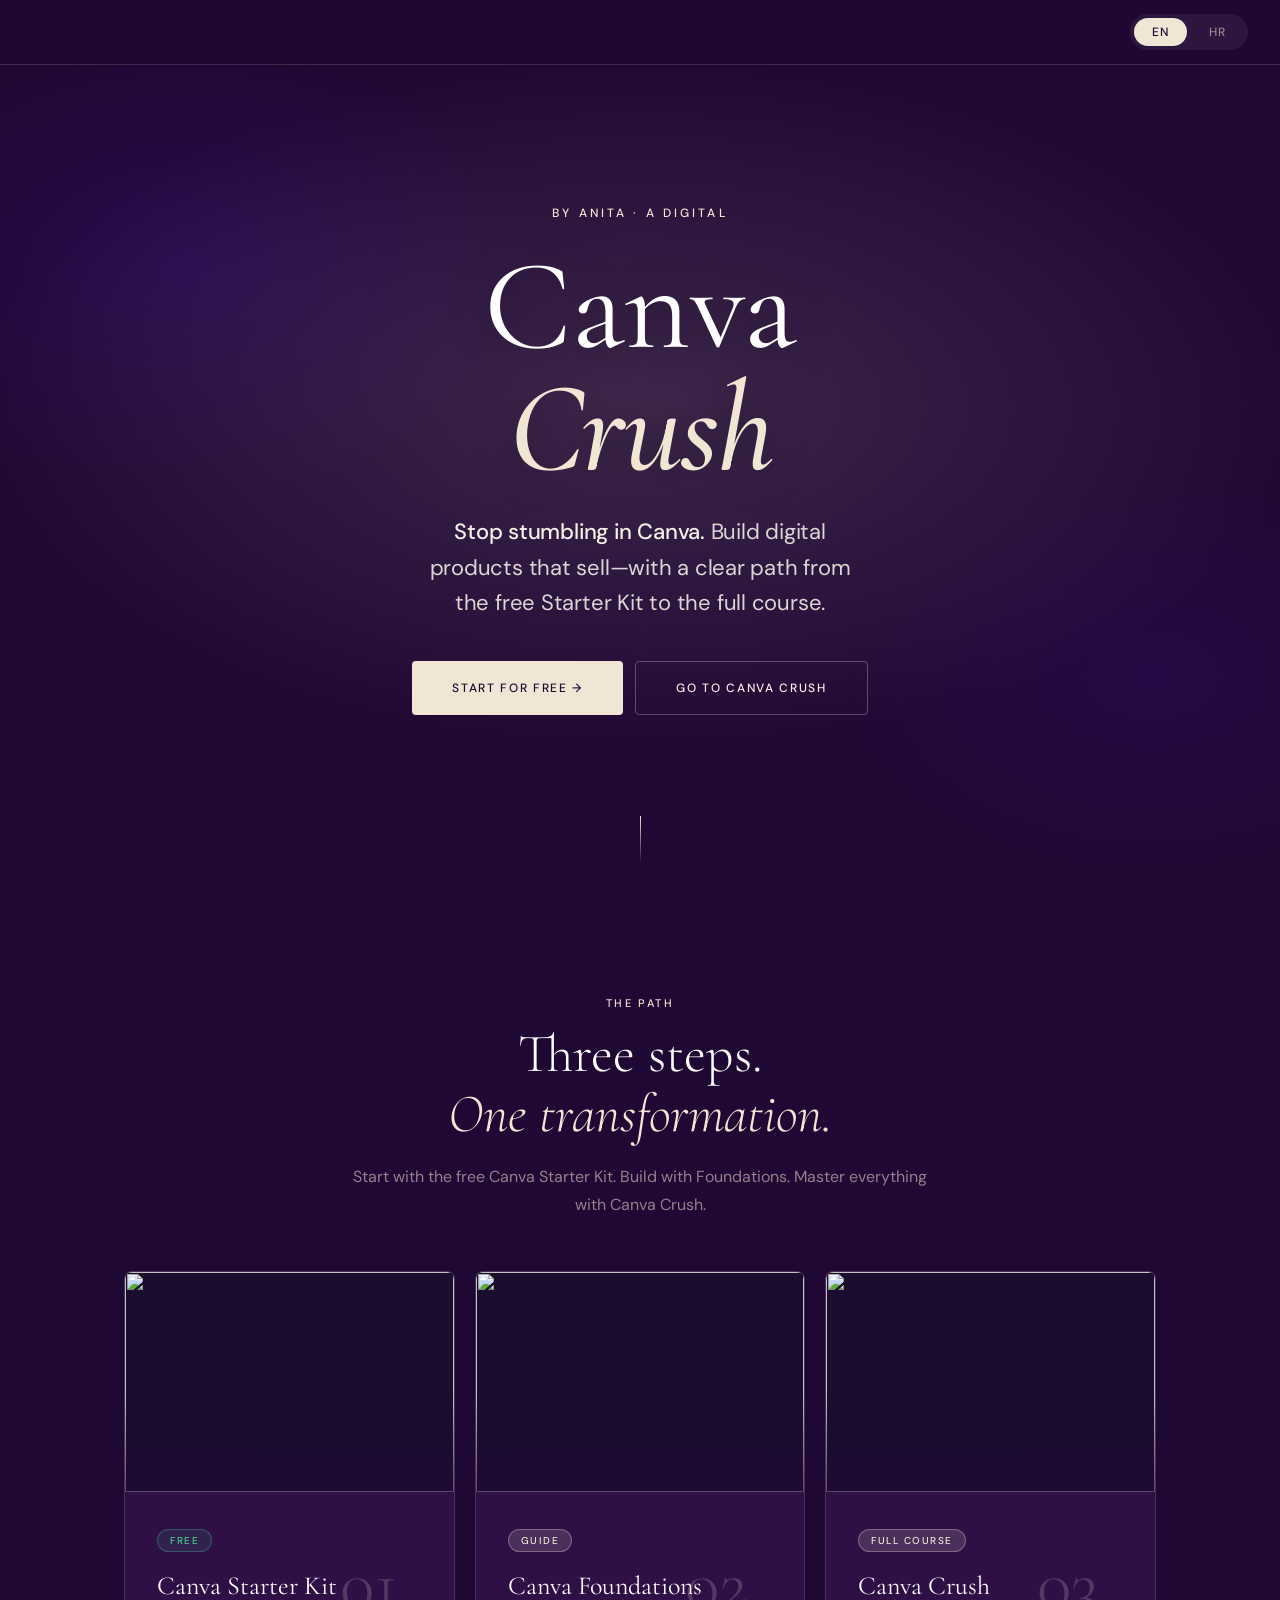
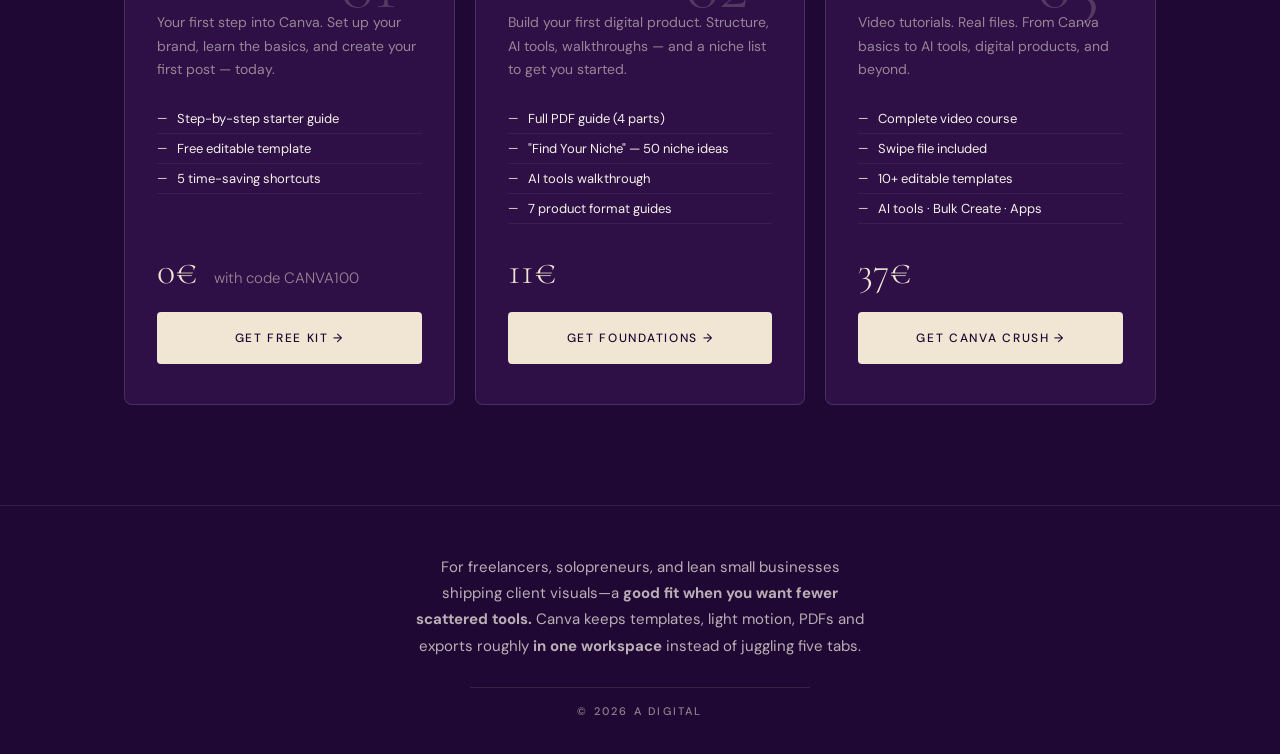
==== canva-crush/index.html @ 4336978f "Create index.html" ====
<!DOCTYPE html>
<html lang="en">
<head>
<meta charset="UTF-8">
<meta name="viewport" content="width=device-width, initial-scale=1.0">
<title>Canva Crush — A Digital by Anita</title>
<meta name="description" content="Sell digital products with Canva: free Starter Kit → Foundations PDF → Canva Crush video course. Templates, branding & AI for freelancers & small businesses—everything in Canva design.">
<meta name="keywords" content="Canva, Canva tečaj, digitalni proizvod, Gumroad predložak, freelancer, mali biznis, Canva Starter Kit, Canva Foundations, Canva Crush, AI dizajn">
<meta property="og:type" content="website">
<meta property="og:title" content="Canva Crush — templates, course &amp; Starter Kit · A Digital by Anita">
<meta property="og:description" content="Free Canva Starter Kit plus Foundations PDF and Canva Crush course: templates, branding and AI workflows to sell digital products. For freelancers and small businesses.">
<meta name="twitter:card" content="summary_large_image">
<meta name="twitter:title" content="Canva Crush — A Digital by Anita">
<meta name="twitter:description" content="Canva Starter Kit → Foundations PDF → video course for digital products and design—freelancers and small business.">
<link href="https://fonts.googleapis.com/css2?family=Cormorant+Garamond:ital,wght@0,300;0,400;0,600;1,300;1,400&family=DM%20Sans:wght@300;400;500&display=swap" rel="stylesheet">
<style>
  :root {
    --deep: #200834;
    --purple: #2e1047;
    --gold: #f0e6d3;
    --gold-light: #e8ddd0;
    --cream: #f5f0e8;
    --white: #ffffff;
    --text-muted: rgba(240,230,211,0.55);
  }

  * { margin: 0; padding: 0; box-sizing: border-box; }

  html { scroll-behavior: smooth; }

  body {
    font-family: 'DM Sans', sans-serif;
    background: var(--deep);
    color: var(--cream);
    overflow-x: hidden;
  }

  a:focus-visible {
    outline: 2px solid var(--gold);
    outline-offset: 3px;
  }

  .visually-hidden {
    position: absolute;
    width: 1px;
    height: 1px;
    padding: 0;
    margin: -1px;
    overflow: hidden;
    clip: rect(0,0,0,0);
    white-space: nowrap;
    border: 0;
  }

  /* LANGUAGE SWITCHER */
  .lang-bar {
    position: fixed;
    top: 0; left: 0; right: 0;
    z-index: 100;
    display: flex;
    justify-content: flex-end;
    align-items: center;
    padding: 14px 32px;
    background: rgba(32,8,52,0.92);
    backdrop-filter: blur(12px);
    border-bottom: 1px solid rgba(240,230,211,0.15);
  }

  .lang-toggle {
    display: flex;
    gap: 4px;
    background: rgba(255,255,255,0.06);
    border-radius: 100px;
    padding: 4px;
  }

  .lang-btn {
    padding: 6px 18px;
    border: none;
    border-radius: 100px;
    font-family: 'DM Sans', sans-serif;
    font-size: 12px;
    font-weight: 500;
    letter-spacing: 0.08em;
    cursor: pointer;
    transition: all 0.25s ease;
    background: transparent;
    color: var(--text-muted);
  }

  .lang-btn.active {
    background: var(--gold);
    color: var(--deep);
  }

  /* HERO */
  .hero {
    min-height: 100vh;
    display: grid;
    grid-template-columns: 1fr min(780px, 94vw) 1fr;
    align-items: center;
    padding: 120px 24px 100px;
    position: relative;
    overflow: hidden;
  }

  .hero::before {
    content: '';
    position: absolute;
    inset: 0;
    background:
      radial-gradient(ellipse 95% 70% at 50% 45%, rgba(240,230,211,0.14) 0%, transparent 55%),
      radial-gradient(ellipse 55% 50% at 15% 30%, rgba(73,16,188,0.18) 0%, transparent 50%),
      radial-gradient(ellipse 50% 45% at 90% 75%, rgba(73,16,188,0.12) 0%, transparent 50%);
    pointer-events: none;
  }

  .hero-inner {
    grid-column: 2;
    text-align: center;
    position: relative;
    z-index: 1;
    max-width: 720px;
    margin: 0 auto;
  }

  .hero-eyebrow {
    font-family: 'DM Sans', sans-serif;
    font-size: 12px;
    font-weight: 500;
    letter-spacing: 0.26em;
    text-transform: uppercase;
    color: var(--gold);
    margin-bottom: 28px;
    opacity: 0;
    animation: fadeUp 0.7s ease 0.1s forwards;
  }

  .hero-title-main {
    font-family: 'Cormorant Garamond', serif;
    font-weight: 400;
    line-height: 0.9;
    letter-spacing: -0.03em;
    color: var(--white);
    margin: 0 0 4px;
    opacity: 0;
    animation: fadeUp 0.7s ease 0.22s forwards;
    text-wrap: balance;
    text-shadow: 0 4px 40px rgba(0,0,0,0.35);
  }

  .hero-title-line {
    display: block;
    font-size: clamp(52px, 11.5vw, 128px);
  }

  .hero-title-main .hero-title-accent {
    display: block;
    margin-top: 0.05em;
  }

  .hero-title-main .hero-title-accent em {
    font-style: italic;
    color: var(--gold);
    font-weight: 500;
    letter-spacing: -0.02em;
  }

  .hero-subtitle {
    font-family: 'DM Sans', sans-serif;
    font-size: clamp(17px, 2.65vw, 22px);
    font-weight: 400;
    font-style: normal;
    color: rgba(245,240,232,0.88);
    margin-top: 28px;
    margin-bottom: 40px;
    max-width: 580px;
    margin-left: auto;
    margin-right: auto;
    line-height: 1.62;
    letter-spacing: -0.01em;
    opacity: 0;
    animation: fadeUp 0.7s ease 0.38s forwards;
    text-wrap: balance;
  }

  .hero-subtitle-strong {
    color: var(--cream);
    font-weight: 500;
  }

  .hero-cta {
    display: flex;
    flex-wrap: wrap;
    justify-content: center;
    gap: 12px;
    opacity: 0;
    animation: fadeUp 0.7s ease 0.5s forwards;
  }

  .btn-primary {
    display: inline-flex;
    align-items: center;
    justify-content: center;
    padding: 18px 40px;
    background: var(--gold);
    color: var(--deep);
    font-family: 'DM Sans', sans-serif;
    font-size: 12px;
    font-weight: 500;
    letter-spacing: 0.14em;
    text-transform: uppercase;
    text-decoration: none;
    border-radius: 4px;
    transition: transform 0.25s ease, box-shadow 0.25s ease;
    position: relative;
    overflow: hidden;
    border: none;
    cursor: pointer;
  }

  .btn-primary::after {
    content: '';
    position: absolute;
    inset: 0;
    background: rgba(255,255,255,0.12);
    opacity: 0;
    transition: opacity 0.2s;
  }

  .btn-primary:hover::after { opacity: 1; }
  .btn-primary:hover { transform: translateY(-2px); box-shadow: 0 8px 30px rgba(240,230,211,0.35); }

  .btn-secondary {
    display: inline-flex;
    align-items: center;
    justify-content: center;
    padding: 18px 40px;
    background: transparent;
    color: var(--cream);
    font-family: 'DM Sans', sans-serif;
    font-size: 12px;
    font-weight: 500;
    letter-spacing: 0.14em;
    text-transform: uppercase;
    text-decoration: none;
    border-radius: 4px;
    border: 1px solid rgba(245,240,232,0.28);
    transition: transform 0.25s ease, border-color 0.25s ease, color 0.25s ease;
  }

  .btn-secondary:hover {
    border-color: var(--gold);
    color: var(--gold);
    transform: translateY(-2px);
  }

  .btn-block {
    display: block;
    text-align: center;
    width: 100%;
  }

  .hero-scroll {
    position: absolute;
    bottom: 36px;
    left: 50%;
    transform: translateX(-50%);
    display: flex;
    flex-direction: column;
    align-items: center;
    gap: 8px;
    opacity: 0;
    animation: fadeUp 0.7s ease 0.8s forwards;
  }

  .scroll-line {
    width: 1px;
    height: 48px;
    background: linear-gradient(to bottom, var(--gold), transparent);
    animation: scrollPulse 2s ease infinite;
  }

  /* DIVIDER */
  .gold-divider {
    width: 60px;
    height: 1px;
    background: var(--gold);
    margin: 0 auto 40px;
    opacity: 0.6;
  }

  /* SECTION STYLES */
  section {
    padding: 96px 24px 100px;
    max-width: 1080px;
    margin: 0 auto;
  }

  .section-eyebrow {
    font-size: 11px;
    font-weight: 500;
    letter-spacing: 0.22em;
    text-transform: uppercase;
    color: var(--gold);
    text-align: center;
    margin-bottom: 14px;
  }

  .section-title {
    font-family: 'Cormorant Garamond', serif;
    font-size: clamp(34px, 4.8vw, 54px);
    font-weight: 300;
    line-height: 1.12;
    text-align: center;
    color: var(--white);
    margin-bottom: 18px;
  }

  .section-title em {
    font-style: italic;
    color: var(--gold);
  }

  .section-desc {
    font-size: 16px;
    line-height: 1.75;
    color: var(--text-muted);
    text-align: center;
    max-width: 580px;
    margin: 0 auto 52px;
  }

  /* FUNNEL STEPS */
  .funnel-steps {
    display: grid;
    grid-template-columns: repeat(auto-fit, minmax(300px, 1fr));
    gap: 20px;
    margin-bottom: 0;
    align-items: stretch;
  }

  .step-card {
    background: var(--purple);
    border-radius: 8px;
    border: 1px solid rgba(240,230,211,0.14);
    overflow: hidden;
    display: flex;
    flex-direction: column;
    transition: border-color 0.3s ease, box-shadow 0.35s ease, transform 0.3s ease;
  }

  .step-card:hover {
    border-color: rgba(240,230,211,0.35);
    box-shadow: 0 24px 60px rgba(0,0,0,0.28);
    transform: translateY(-3px);
  }

  .step-cover-link {
    display: block;
    position: relative;
    overflow: hidden;
    background: #1a0d2e;
    flex-shrink: 0;
  }

  .step-cover-link::after {
    content: '';
    position: absolute;
    inset: 0;
    background: linear-gradient(180deg, transparent 55%, rgba(32,8,52,0.65) 100%);
    pointer-events: none;
  }

  .step-cover-img {
    width: 100%;
    height: 220px;
    object-fit: cover;
    display: block;
    transition: transform 0.5s ease;
  }

  .step-card:hover .step-cover-img {
    transform: scale(1.03);
  }

  .step-card-body {
    padding: 36px 32px 40px;
    flex: 1;
    display: flex;
    flex-direction: column;
  }

  .step-number {
    font-family: 'Cormorant Garamond', serif;
    font-size: 72px;
    font-weight: 300;
    line-height: 1;
    color: rgba(240,230,211,0.2);
    position: absolute;
    top: 20px;
    right: 24px;
  }

  .step-card-inner {
    position: relative;
    padding-right: 64px;
  }

  .step-badge {
    display: inline-block;
    padding: 4px 12px;
    background: rgba(240,230,211,0.15);
    border: 1px solid rgba(240,230,211,0.3);
    border-radius: 100px;
    font-size: 10px;
    font-weight: 500;
    letter-spacing: 0.15em;
    text-transform: uppercase;
    color: var(--gold);
    margin-bottom: 18px;
  }

  .step-badge.free { background: rgba(72,199,142,0.1); border-color: rgba(72,199,142,0.3); color: #48c78e; }

  .step-title {
    font-family: 'Cormorant Garamond', serif;
    font-size: 26px;
    font-weight: 400;
    color: var(--white);
    margin-bottom: 10px;
    line-height: 1.2;
  }

  .step-title a {
    color: inherit;
    text-decoration: none;
    transition: color 0.2s ease;
  }

  .step-title a:hover { color: var(--gold); }

  .step-desc {
    font-size: 14px;
    line-height: 1.68;
    color: var(--text-muted);
    margin-bottom: 22px;
  }

  .step-includes {
    list-style: none;
    margin-bottom: 24px;
    flex: 1;
  }

  .step-includes li {
    font-size: 13px;
    color: var(--cream);
    padding: 6px 0;
    border-bottom: 1px solid rgba(255,255,255,0.06);
    display: flex;
    align-items: center;
    gap: 10px;
  }

  .step-includes li::before {
    content: '—';
    color: var(--gold);
    font-size: 12px;
    flex-shrink: 0;
  }

  .step-price {
    font-family: 'Cormorant Garamond', serif;
    font-size: 38px;
    font-weight: 300;
    color: var(--gold);
    margin-bottom: 18px;
  }

  .step-price span {
    font-size: 15px;
    color: var(--text-muted);
    font-family: 'DM Sans', sans-serif;
    margin-left: 4px;
  }

  .step-price .old-price {
    font-size: 20px;
    text-decoration: line-through;
    color: rgba(245,240,232,0.3);
    margin-right: 8px;
  }

  .step-cta-wrap {
    margin-top: auto;
  }

  /* Footer */
  footer {
    padding: 48px 24px 36px;
    text-align: center;
    border-top: 1px solid rgba(240,230,211,0.1);
    display: flex;
    flex-direction: column;
    align-items: center;
    gap: 28px;
  }

  .footer-blurb {
    font-family: 'DM Sans', sans-serif;
    font-size: 15px;
    font-weight: 400;
    line-height: 1.76;
    color: rgba(245,240,232,0.72);
    max-width: 540px;
    margin: 0;
    text-wrap: balance;
  }



  .footer-copy {
    font-family: 'DM Sans', sans-serif;
    font-size: 11px;
    font-weight: 500;
    letter-spacing: 0.2em;
    text-transform: uppercase;
    color: var(--text-muted);
    margin: 0;
    padding-top: 16px;
    border-top: 1px solid rgba(240,230,211,0.12);
    width: min(100%, 340px);
  }

  /* ANIMATIONS */
  @keyframes fadeUp {
    from { opacity: 0; transform: translateY(24px); }
    to { opacity: 1; transform: translateY(0); }
  }

  @keyframes scrollPulse {
    0%, 100% { opacity: 0.4; }
    50% { opacity: 1; }
  }

  /* LANG VISIBILITY */
  [data-lang="hr"] { display: none; }
  body.hr [data-lang="hr"] { display: block; }
  body.hr [data-lang="en"] { display: none; }
  body.hr [data-lang-inline="hr"] { display: inline; }
  body.hr [data-lang-inline="en"] { display: none; }
  [data-lang-inline="hr"] { display: none; }
  [data-lang-inline="en"] { display: inline; }

  /* RESPONSIVE */
  @media (max-width: 640px) {
    .lang-bar { padding: 12px 20px; }
    section { padding: 72px 20px 80px; }
    .step-card-body { padding: 28px 22px 32px; }
    .funnel-steps { grid-template-columns: 1fr; }
    .btn-primary, .btn-secondary { padding: 16px 28px; width: 100%; text-align: center; }
    .hero-cta { flex-direction: column; }
  }
</style>
</head>
<body class="en">

<!-- LANG BAR -->
<div class="lang-bar">
  <div class="lang-toggle">
    <button type="button" class="lang-btn active" onclick="setLang('en')">EN</button>
    <button type="button" class="lang-btn" onclick="setLang('hr')">HR</button>
  </div>
</div>

<!-- HERO -->
<div class="hero">
  <div class="hero-inner">
    <div class="hero-eyebrow">
      <span data-lang-inline="en">by Anita · A Digital</span>
      <span data-lang-inline="hr">by Anita · A Digital</span>
    </div>

    <h1 class="hero-title-main">
      <span class="hero-title-line">Canva</span>
      <span class="hero-title-line hero-title-accent"><em>Crush</em></span>
    </h1>

    <p class="hero-subtitle">
      <span data-lang-inline="en"><span class="hero-subtitle-strong">Stop stumbling in Canva.</span> Build digital products that sell—with a clear path from the free Starter Kit to the full course.</span>
      <span data-lang-inline="hr"><span class="hero-subtitle-strong">Želiš jasnu strukturu u Canvi.</span> Složi digitalne proizvode koji se prodaju—jedan raspored koraka od besplatnog Starter Kita do kompletnog video tečaja.</span>
    </p>

    <div class="hero-cta">
      <a href="#funnel" class="btn-primary">
        <span data-lang-inline="en">Start for Free →</span>
        <span data-lang-inline="hr">Počni besplatno →</span>
      </a>
      <a href="https://anitakastelancic.gumroad.com/l/epoese" class="btn-secondary" target="_blank" rel="noopener noreferrer">
        <span data-lang-inline="en">Go to Canva Crush</span>
        <span data-lang-inline="hr">Otvori Canva Crush</span>
      </a>
    </div>
  </div>

  <div class="hero-scroll" aria-hidden="true">
    <div class="scroll-line"></div>
  </div>
</div>

<!-- FUNNEL SECTION -->
<section id="funnel">
  <p class="section-eyebrow">
    <span data-lang-inline="en">The Path</span>
    <span data-lang-inline="hr">Put do Canva Crush</span>
  </p>
  <h2 class="section-title">
    <span data-lang-inline="en">Three steps.<br><em>One transformation.</em></span>
    <span data-lang-inline="hr">Tri koraka.<br><em>Jedna promjena.</em></span>
  </h2>
  <p class="section-desc">
    <span data-lang-inline="en">Start with the free Canva Starter Kit. Build with Foundations. Master everything with Canva Crush.</span>
    <span data-lang-inline="hr">Uz besplatni Canva Starter Kit, zatim Foundations kao sloj znanja i sve zajedno u Canva Crush tečaju—od jednostavnog predloška do materijala koji vrijedi ponuditi.</span>
  </p>

    <div class="funnel-steps">
    <!-- Kartice koriste položeni mockup (~omjer kao na webu crop): ciljaj eksport najmanje 1600 px širine i ~16:9 do ~2.35:1, npr. 1920×820 ili 1920×1080; važan sadržaj drži centralno (~srednjih 60% po visini), format PNG ili WebP. -->

    <!-- STEP 1: FREEBIE -->
    <article class="step-card">
      <a href="https://anitakastelancic.gumroad.com/l/heymry/CANVA100" class="step-cover-link" target="_blank" rel="noopener noreferrer">
        <img class="step-cover-img" src="Canva%20starter%20kit%20mockup.png" alt="" width="800" height="450" loading="lazy" decoding="async">
        <span class="visually-hidden">
          <span data-lang-inline="en">Get Canva Starter Kit on Gumroad</span>
          <span data-lang-inline="hr">Preuzmi Canva Starter Kit na Gumroadu</span>
        </span>
      </a>
      <div class="step-card-body">
        <div class="step-card-inner">
          <div class="step-number">01</div>
          <div class="step-badge free">
            <span data-lang-inline="en">Free</span>
            <span data-lang-inline="hr">Besplatno</span>
          </div>
          <h3 class="step-title">
            <a href="https://anitakastelancic.gumroad.com/l/heymry/CANVA100" target="_blank" rel="noopener noreferrer">Canva Starter Kit</a>
          </h3>
        </div>
        <p class="step-desc">
          <span data-lang-inline="en">Your first step into Canva. Set up your brand, learn the basics, and create your first post — today.</span>
          <span data-lang-inline="hr">Tvoj prvi korak u Canvi: vizualni identitet, osnovni alati i prva objava na društvenim mrežama—još danas.</span>
        </p>
        <ul class="step-includes">
          <li>
            <span data-lang-inline="en">Step-by-step starter guide</span>
            <span data-lang-inline="hr">Vodič korak po korak</span>
          </li>
          <li>
            <span data-lang-inline="en">Free editable template</span>
            <span data-lang-inline="hr">Besplatni predložak kojeg možeš uređivati</span>
          </li>
          <li>
            <span data-lang-inline="en">5 time-saving shortcuts</span>
            <span data-lang-inline="hr">5 prečaca koji štede vrijeme</span>
          </li>
        </ul>
        <div class="step-price">
          0€ <span>
            <span data-lang-inline="en">with code CANVA100</span>
            <span data-lang-inline="hr">s kodom CANVA100</span>
          </span>
        </div>
        <div class="step-cta-wrap">
          <a href="https://anitakastelancic.gumroad.com/l/heymry/CANVA100" class="btn-primary btn-block" target="_blank" rel="noopener noreferrer">
            <span data-lang-inline="en">Get Free Kit →</span>
            <span data-lang-inline="hr">Preuzmi besplatno →</span>
          </a>
        </div>
      </div>
    </article>

    <!-- STEP 2: FOUNDATIONS -->
    <article class="step-card">
      <a href="https://anitakastelancic.gumroad.com/l/nhext" class="step-cover-link" target="_blank" rel="noopener noreferrer">
        <img class="step-cover-img" src="Canva%20foundations%20mockup.png" alt="" width="800" height="450" loading="lazy" decoding="async">
        <span class="visually-hidden">
          <span data-lang-inline="en">Buy Canva Foundations on Gumroad</span>
          <span data-lang-inline="hr">Kupi Canva Foundations na Gumroadu</span>
        </span>
      </a>
      <div class="step-card-body">
        <div class="step-card-inner">
          <div class="step-number">02</div>
          <div class="step-badge">
            <span data-lang-inline="en">Guide</span>
            <span data-lang-inline="hr">Vodič</span>
          </div>
          <h3 class="step-title">
            <a href="https://anitakastelancic.gumroad.com/l/nhext" target="_blank" rel="noopener noreferrer">Canva Foundations</a>
          </h3>
        </div>
        <p class="step-desc">
          <span data-lang-inline="en">Build your first digital product. Structure, AI tools, walkthroughs — and a niche list to get you started.</span>
          <span data-lang-inline="hr">Izgradi prvi prodajni digitalni proizvod: struktura koja drži dokument korak‑po‑korak kroz AI alate uz popis što olakša odabir početne niše.</span>
        </p>
        <ul class="step-includes">
          <li>
            <span data-lang-inline="en">Full PDF guide (4 parts)</span>
            <span data-lang-inline="hr">Potpuni PDF vodič (4 dijela)</span>
          </li>
          <li>
            <span data-lang-inline="en">"Find Your Niche" — 50 niche ideas</span>
            <span data-lang-inline="hr">"Find Your Niche" — 50 ideja za nišu</span>
          </li>
          <li>
            <span data-lang-inline="en">AI tools walkthrough</span>
            <span data-lang-inline="hr">Pregled kroz AI funkcije korak‑po‑korak</span>
          </li>
          <li>
            <span data-lang-inline="en">7 product format guides</span>
            <span data-lang-inline="hr">7 vodiča kroz formate digitalnog proizvoda</span>
          </li>
        </ul>
        <div class="step-price">11€</div>
        <div class="step-cta-wrap">
          <a href="https://anitakastelancic.gumroad.com/l/nhext" class="btn-primary btn-block" target="_blank" rel="noopener noreferrer">
            <span data-lang-inline="en">Get Foundations →</span>
            <span data-lang-inline="hr">Kupi Foundations →</span>
          </a>
        </div>
      </div>
    </article>

    <!-- STEP 3: CANVA CRUSH -->
    <article class="step-card">
      <a href="https://anitakastelancic.gumroad.com/l/epoese" class="step-cover-link" target="_blank" rel="noopener noreferrer">
        <img class="step-cover-img" src="Canva%20crush%20mockups.png" alt="" width="800" height="450" loading="lazy" decoding="async">
        <span class="visually-hidden">
          <span data-lang-inline="en">Buy Canva Crush course on Gumroad</span>
          <span data-lang-inline="hr">Kupi tečaj Canva Crush na Gumroadu</span>
        </span>
      </a>
      <div class="step-card-body">
        <div class="step-card-inner">
          <div class="step-number">03</div>
          <div class="step-badge">
            <span data-lang-inline="en">Full Course</span>
            <span data-lang-inline="hr">Kompletan tečaj</span>
          </div>
          <h3 class="step-title">
            <a href="https://anitakastelancic.gumroad.com/l/epoese" target="_blank" rel="noopener noreferrer">Canva Crush</a>
          </h3>
        </div>
        <p class="step-desc">
          <span data-lang-inline="en">Video tutorials. Real files. From Canva basics to AI tools, digital products, and beyond.</span>
          <span data-lang-inline="hr">Snimljene video lekcije uz priloge—od osnova uz Canvu do AI funkcija—pa do konkretnog digitalnog materijala koji se uklapa uz vlastiti brend ili ponudu za prodaju.</span>
        </p>
        <ul class="step-includes">
          <li>
            <span data-lang-inline="en">Complete video course</span>
            <span data-lang-inline="hr">Kompletan video tečaj</span>
          </li>
          <li>
            <span data-lang-inline="en">Swipe file included</span>
            <span data-lang-inline="hr">Swipe file uključen</span>
          </li>
          <li>
            <span data-lang-inline="en">10+ editable templates</span>
            <span data-lang-inline="hr">10+ predložaka za uređivanje</span>
          </li>
          <li>
            <span data-lang-inline="en">AI tools · Bulk Create · Apps</span>
            <span data-lang-inline="hr">AI alati · Bulk Create · Apps</span>
          </li>
        </ul>
        <div class="step-price">37€</div>
        <div class="step-cta-wrap">
          <a href="https://anitakastelancic.gumroad.com/l/epoese" class="btn-primary btn-block" target="_blank" rel="noopener noreferrer">
            <span data-lang-inline="en">Get Canva Crush →</span>
            <span data-lang-inline="hr">Kupi Canva Crush →</span>
          </a>
        </div>
      </div>
    </article>

  </div>
</section>

<!-- FOOTER -->
<footer>
  <p class="footer-blurb">
    <span data-lang-inline="en">For freelancers, solopreneurs, and lean small businesses shipping client visuals—a <strong>good fit when you want fewer scattered tools.</strong> Canva keeps templates, light motion, PDFs and exports roughly <strong>in one workspace</strong> instead of juggling five tabs.</span>
    <span data-lang-inline="hr">Za freelancere, obrtnike, male tvrtke i sve koji vizual držite sami — od objave do PDF‑a ili kratkih video eksport izlaza — <strong>dobro kad želiš manje aplikacija za isti ishod.</strong> U Canvi su predlošci dokumenti jednostavan video ili motion kao i eksporti često <strong>na jednom radnom prostoru</strong>, bez skakanja između kartica ili tabova.</span>
  </p>
  <p class="footer-copy">© 2026 A Digital</p>
</footer>

<script>
  function setLang(lang) {
    document.body.className = lang;
    document.querySelectorAll('.lang-btn').forEach(btn => {
      btn.classList.toggle('active', btn.textContent.trim().toLowerCase() === lang);
    });
    document.documentElement.lang = lang;
  }
</script>

</body>
</html>
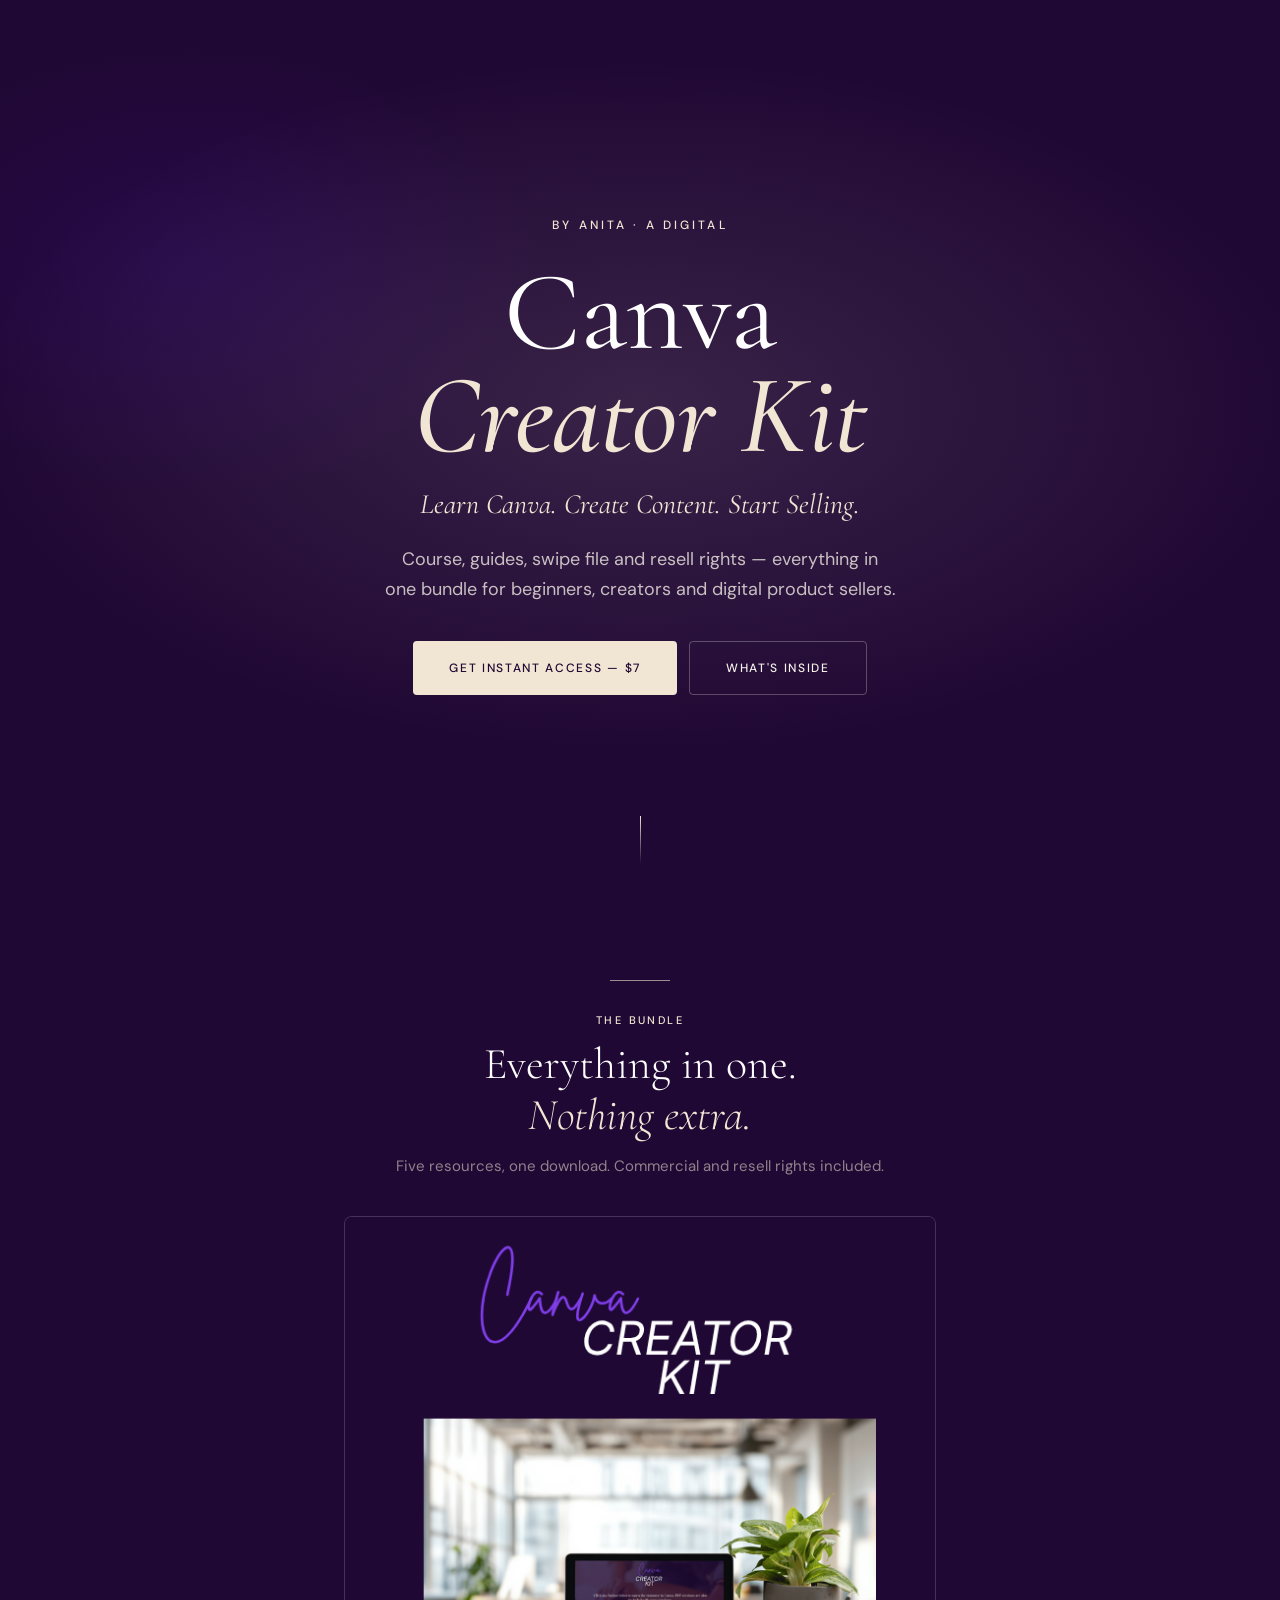
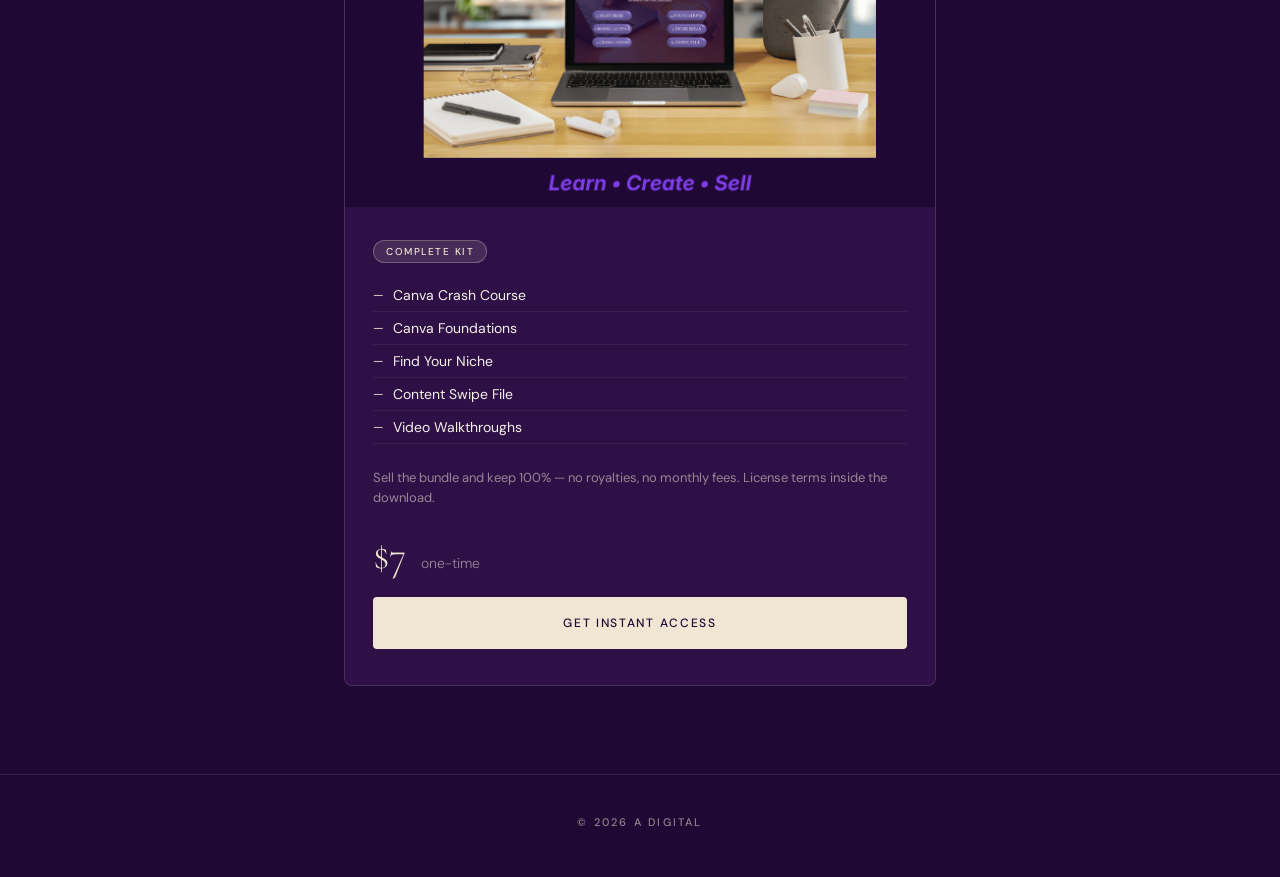
==== commit 51e1a410: "Launch Canva Creator Kit landing page and rename live path from canva-crush. Co-authored-by: Cursor " ====
--- a/canva-crush/index.html
+++ b/canva-crush/index.html
@@ -1,810 +1,13 @@
-<!DOCTYPE html>
+﻿<!DOCTYPE html>
 <html lang="en">
 <head>
 <meta charset="UTF-8">
-<meta name="viewport" content="width=device-width, initial-scale=1.0">
-<title>Canva Crush — A Digital by Anita</title>
-<meta name="description" content="Sell digital products with Canva: free Starter Kit → Foundations PDF → Canva Crush video course. Templates, branding & AI for freelancers & small businesses—everything in Canva design.">
-<meta name="keywords" content="Canva, Canva tečaj, digitalni proizvod, Gumroad predložak, freelancer, mali biznis, Canva Starter Kit, Canva Foundations, Canva Crush, AI dizajn">
-<meta property="og:type" content="website">
-<meta property="og:title" content="Canva Crush — templates, course &amp; Starter Kit · A Digital by Anita">
-<meta property="og:description" content="Free Canva Starter Kit plus Foundations PDF and Canva Crush course: templates, branding and AI workflows to sell digital products. For freelancers and small businesses.">
-<meta name="twitter:card" content="summary_large_image">
-<meta name="twitter:title" content="Canva Crush — A Digital by Anita">
-<meta name="twitter:description" content="Canva Starter Kit → Foundations PDF → video course for digital products and design—freelancers and small business.">
-<link href="https://fonts.googleapis.com/css2?family=Cormorant+Garamond:ital,wght@0,300;0,400;0,600;1,300;1,400&family=DM%20Sans:wght@300;400;500&display=swap" rel="stylesheet">
-<style>
-  :root {
-    --deep: #200834;
-    --purple: #2e1047;
-    --gold: #f0e6d3;
-    --gold-light: #e8ddd0;
-    --cream: #f5f0e8;
-    --white: #ffffff;
-    --text-muted: rgba(240,230,211,0.55);
-  }
-
-  * { margin: 0; padding: 0; box-sizing: border-box; }
-
-  html { scroll-behavior: smooth; }
-
-  body {
-    font-family: 'DM Sans', sans-serif;
-    background: var(--deep);
-    color: var(--cream);
-    overflow-x: hidden;
-  }
-
-  a:focus-visible {
-    outline: 2px solid var(--gold);
-    outline-offset: 3px;
-  }
-
-  .visually-hidden {
-    position: absolute;
-    width: 1px;
-    height: 1px;
-    padding: 0;
-    margin: -1px;
-    overflow: hidden;
-    clip: rect(0,0,0,0);
-    white-space: nowrap;
-    border: 0;
-  }
-
-  /* LANGUAGE SWITCHER */
-  .lang-bar {
-    position: fixed;
-    top: 0; left: 0; right: 0;
-    z-index: 100;
-    display: flex;
-    justify-content: flex-end;
-    align-items: center;
-    padding: 14px 32px;
-    background: rgba(32,8,52,0.92);
-    backdrop-filter: blur(12px);
-    border-bottom: 1px solid rgba(240,230,211,0.15);
-  }
-
-  .lang-toggle {
-    display: flex;
-    gap: 4px;
-    background: rgba(255,255,255,0.06);
-    border-radius: 100px;
-    padding: 4px;
-  }
-
-  .lang-btn {
-    padding: 6px 18px;
-    border: none;
-    border-radius: 100px;
-    font-family: 'DM Sans', sans-serif;
-    font-size: 12px;
-    font-weight: 500;
-    letter-spacing: 0.08em;
-    cursor: pointer;
-    transition: all 0.25s ease;
-    background: transparent;
-    color: var(--text-muted);
-  }
-
-  .lang-btn.active {
-    background: var(--gold);
-    color: var(--deep);
-  }
-
-  /* HERO */
-  .hero {
-    min-height: 100vh;
-    display: grid;
-    grid-template-columns: 1fr min(780px, 94vw) 1fr;
-    align-items: center;
-    padding: 120px 24px 100px;
-    position: relative;
-    overflow: hidden;
-  }
-
-  .hero::before {
-    content: '';
-    position: absolute;
-    inset: 0;
-    background:
-      radial-gradient(ellipse 95% 70% at 50% 45%, rgba(240,230,211,0.14) 0%, transparent 55%),
-      radial-gradient(ellipse 55% 50% at 15% 30%, rgba(73,16,188,0.18) 0%, transparent 50%),
-      radial-gradient(ellipse 50% 45% at 90% 75%, rgba(73,16,188,0.12) 0%, transparent 50%);
-    pointer-events: none;
-  }
-
-  .hero-inner {
-    grid-column: 2;
-    text-align: center;
-    position: relative;
-    z-index: 1;
-    max-width: 720px;
-    margin: 0 auto;
-  }
-
-  .hero-eyebrow {
-    font-family: 'DM Sans', sans-serif;
-    font-size: 12px;
-    font-weight: 500;
-    letter-spacing: 0.26em;
-    text-transform: uppercase;
-    color: var(--gold);
-    margin-bottom: 28px;
-    opacity: 0;
-    animation: fadeUp 0.7s ease 0.1s forwards;
-  }
-
-  .hero-title-main {
-    font-family: 'Cormorant Garamond', serif;
-    font-weight: 400;
-    line-height: 0.9;
-    letter-spacing: -0.03em;
-    color: var(--white);
-    margin: 0 0 4px;
-    opacity: 0;
-    animation: fadeUp 0.7s ease 0.22s forwards;
-    text-wrap: balance;
-    text-shadow: 0 4px 40px rgba(0,0,0,0.35);
-  }
-
-  .hero-title-line {
-    display: block;
-    font-size: clamp(52px, 11.5vw, 128px);
-  }
-
-  .hero-title-main .hero-title-accent {
-    display: block;
-    margin-top: 0.05em;
-  }
-
-  .hero-title-main .hero-title-accent em {
-    font-style: italic;
-    color: var(--gold);
-    font-weight: 500;
-    letter-spacing: -0.02em;
-  }
-
-  .hero-subtitle {
-    font-family: 'DM Sans', sans-serif;
-    font-size: clamp(17px, 2.65vw, 22px);
-    font-weight: 400;
-    font-style: normal;
-    color: rgba(245,240,232,0.88);
-    margin-top: 28px;
-    margin-bottom: 40px;
-    max-width: 580px;
-    margin-left: auto;
-    margin-right: auto;
-    line-height: 1.62;
-    letter-spacing: -0.01em;
-    opacity: 0;
-    animation: fadeUp 0.7s ease 0.38s forwards;
-    text-wrap: balance;
-  }
-
-  .hero-subtitle-strong {
-    color: var(--cream);
-    font-weight: 500;
-  }
-
-  .hero-cta {
-    display: flex;
-    flex-wrap: wrap;
-    justify-content: center;
-    gap: 12px;
-    opacity: 0;
-    animation: fadeUp 0.7s ease 0.5s forwards;
-  }
-
-  .btn-primary {
-    display: inline-flex;
-    align-items: center;
-    justify-content: center;
-    padding: 18px 40px;
-    background: var(--gold);
-    color: var(--deep);
-    font-family: 'DM Sans', sans-serif;
-    font-size: 12px;
-    font-weight: 500;
-    letter-spacing: 0.14em;
-    text-transform: uppercase;
-    text-decoration: none;
-    border-radius: 4px;
-    transition: transform 0.25s ease, box-shadow 0.25s ease;
-    position: relative;
-    overflow: hidden;
-    border: none;
-    cursor: pointer;
-  }
-
-  .btn-primary::after {
-    content: '';
-    position: absolute;
-    inset: 0;
-    background: rgba(255,255,255,0.12);
-    opacity: 0;
-    transition: opacity 0.2s;
-  }
-
-  .btn-primary:hover::after { opacity: 1; }
-  .btn-primary:hover { transform: translateY(-2px); box-shadow: 0 8px 30px rgba(240,230,211,0.35); }
-
-  .btn-secondary {
-    display: inline-flex;
-    align-items: center;
-    justify-content: center;
-    padding: 18px 40px;
-    background: transparent;
-    color: var(--cream);
-    font-family: 'DM Sans', sans-serif;
-    font-size: 12px;
-    font-weight: 500;
-    letter-spacing: 0.14em;
-    text-transform: uppercase;
-    text-decoration: none;
-    border-radius: 4px;
-    border: 1px solid rgba(245,240,232,0.28);
-    transition: transform 0.25s ease, border-color 0.25s ease, color 0.25s ease;
-  }
-
-  .btn-secondary:hover {
-    border-color: var(--gold);
-    color: var(--gold);
-    transform: translateY(-2px);
-  }
-
-  .btn-block {
-    display: block;
-    text-align: center;
-    width: 100%;
-  }
-
-  .hero-scroll {
-    position: absolute;
-    bottom: 36px;
-    left: 50%;
-    transform: translateX(-50%);
-    display: flex;
-    flex-direction: column;
-    align-items: center;
-    gap: 8px;
-    opacity: 0;
-    animation: fadeUp 0.7s ease 0.8s forwards;
-  }
-
-  .scroll-line {
-    width: 1px;
-    height: 48px;
-    background: linear-gradient(to bottom, var(--gold), transparent);
-    animation: scrollPulse 2s ease infinite;
-  }
-
-  /* DIVIDER */
-  .gold-divider {
-    width: 60px;
-    height: 1px;
-    background: var(--gold);
-    margin: 0 auto 40px;
-    opacity: 0.6;
-  }
-
-  /* SECTION STYLES */
-  section {
-    padding: 96px 24px 100px;
-    max-width: 1080px;
-    margin: 0 auto;
-  }
-
-  .section-eyebrow {
-    font-size: 11px;
-    font-weight: 500;
-    letter-spacing: 0.22em;
-    text-transform: uppercase;
-    color: var(--gold);
-    text-align: center;
-    margin-bottom: 14px;
-  }
-
-  .section-title {
-    font-family: 'Cormorant Garamond', serif;
-    font-size: clamp(34px, 4.8vw, 54px);
-    font-weight: 300;
-    line-height: 1.12;
-    text-align: center;
-    color: var(--white);
-    margin-bottom: 18px;
-  }
-
-  .section-title em {
-    font-style: italic;
-    color: var(--gold);
-  }
-
-  .section-desc {
-    font-size: 16px;
-    line-height: 1.75;
-    color: var(--text-muted);
-    text-align: center;
-    max-width: 580px;
-    margin: 0 auto 52px;
-  }
-
-  /* FUNNEL STEPS */
-  .funnel-steps {
-    display: grid;
-    grid-template-columns: repeat(auto-fit, minmax(300px, 1fr));
-    gap: 20px;
-    margin-bottom: 0;
-    align-items: stretch;
-  }
-
-  .step-card {
-    background: var(--purple);
-    border-radius: 8px;
-    border: 1px solid rgba(240,230,211,0.14);
-    overflow: hidden;
-    display: flex;
-    flex-direction: column;
-    transition: border-color 0.3s ease, box-shadow 0.35s ease, transform 0.3s ease;
-  }
-
-  .step-card:hover {
-    border-color: rgba(240,230,211,0.35);
-    box-shadow: 0 24px 60px rgba(0,0,0,0.28);
-    transform: translateY(-3px);
-  }
-
-  .step-cover-link {
-    display: block;
-    position: relative;
-    overflow: hidden;
-    background: #1a0d2e;
-    flex-shrink: 0;
-  }
-
-  .step-cover-link::after {
-    content: '';
-    position: absolute;
-    inset: 0;
-    background: linear-gradient(180deg, transparent 55%, rgba(32,8,52,0.65) 100%);
-    pointer-events: none;
-  }
-
-  .step-cover-img {
-    width: 100%;
-    height: 220px;
-    object-fit: cover;
-    display: block;
-    transition: transform 0.5s ease;
-  }
-
-  .step-card:hover .step-cover-img {
-    transform: scale(1.03);
-  }
-
-  .step-card-body {
-    padding: 36px 32px 40px;
-    flex: 1;
-    display: flex;
-    flex-direction: column;
-  }
-
-  .step-number {
-    font-family: 'Cormorant Garamond', serif;
-    font-size: 72px;
-    font-weight: 300;
-    line-height: 1;
-    color: rgba(240,230,211,0.2);
-    position: absolute;
-    top: 20px;
-    right: 24px;
-  }
-
-  .step-card-inner {
-    position: relative;
-    padding-right: 64px;
-  }
-
-  .step-badge {
-    display: inline-block;
-    padding: 4px 12px;
-    background: rgba(240,230,211,0.15);
-    border: 1px solid rgba(240,230,211,0.3);
-    border-radius: 100px;
-    font-size: 10px;
-    font-weight: 500;
-    letter-spacing: 0.15em;
-    text-transform: uppercase;
-    color: var(--gold);
-    margin-bottom: 18px;
-  }
-
-  .step-badge.free { background: rgba(72,199,142,0.1); border-color: rgba(72,199,142,0.3); color: #48c78e; }
-
-  .step-title {
-    font-family: 'Cormorant Garamond', serif;
-    font-size: 26px;
-    font-weight: 400;
-    color: var(--white);
-    margin-bottom: 10px;
-    line-height: 1.2;
-  }
-
-  .step-title a {
-    color: inherit;
-    text-decoration: none;
-    transition: color 0.2s ease;
-  }
-
-  .step-title a:hover { color: var(--gold); }
-
-  .step-desc {
-    font-size: 14px;
-    line-height: 1.68;
-    color: var(--text-muted);
-    margin-bottom: 22px;
-  }
-
-  .step-includes {
-    list-style: none;
-    margin-bottom: 24px;
-    flex: 1;
-  }
-
-  .step-includes li {
-    font-size: 13px;
-    color: var(--cream);
-    padding: 6px 0;
-    border-bottom: 1px solid rgba(255,255,255,0.06);
-    display: flex;
-    align-items: center;
-    gap: 10px;
-  }
-
-  .step-includes li::before {
-    content: '—';
-    color: var(--gold);
-    font-size: 12px;
-    flex-shrink: 0;
-  }
-
-  .step-price {
-    font-family: 'Cormorant Garamond', serif;
-    font-size: 38px;
-    font-weight: 300;
-    color: var(--gold);
-    margin-bottom: 18px;
-  }
-
-  .step-price span {
-    font-size: 15px;
-    color: var(--text-muted);
-    font-family: 'DM Sans', sans-serif;
-    margin-left: 4px;
-  }
-
-  .step-price .old-price {
-    font-size: 20px;
-    text-decoration: line-through;
-    color: rgba(245,240,232,0.3);
-    margin-right: 8px;
-  }
-
-  .step-cta-wrap {
-    margin-top: auto;
-  }
-
-  /* Footer */
-  footer {
-    padding: 48px 24px 36px;
-    text-align: center;
-    border-top: 1px solid rgba(240,230,211,0.1);
-    display: flex;
-    flex-direction: column;
-    align-items: center;
-    gap: 28px;
-  }
-
-  .footer-blurb {
-    font-family: 'DM Sans', sans-serif;
-    font-size: 15px;
-    font-weight: 400;
-    line-height: 1.76;
-    color: rgba(245,240,232,0.72);
-    max-width: 540px;
-    margin: 0;
-    text-wrap: balance;
-  }
-
-
-
-  .footer-copy {
-    font-family: 'DM Sans', sans-serif;
-    font-size: 11px;
-    font-weight: 500;
-    letter-spacing: 0.2em;
-    text-transform: uppercase;
-    color: var(--text-muted);
-    margin: 0;
-    padding-top: 16px;
-    border-top: 1px solid rgba(240,230,211,0.12);
-    width: min(100%, 340px);
-  }
-
-  /* ANIMATIONS */
-  @keyframes fadeUp {
-    from { opacity: 0; transform: translateY(24px); }
-    to { opacity: 1; transform: translateY(0); }
-  }
-
-  @keyframes scrollPulse {
-    0%, 100% { opacity: 0.4; }
-    50% { opacity: 1; }
-  }
-
-  /* LANG VISIBILITY */
-  [data-lang="hr"] { display: none; }
-  body.hr [data-lang="hr"] { display: block; }
-  body.hr [data-lang="en"] { display: none; }
-  body.hr [data-lang-inline="hr"] { display: inline; }
-  body.hr [data-lang-inline="en"] { display: none; }
-  [data-lang-inline="hr"] { display: none; }
-  [data-lang-inline="en"] { display: inline; }
-
-  /* RESPONSIVE */
-  @media (max-width: 640px) {
-    .lang-bar { padding: 12px 20px; }
-    section { padding: 72px 20px 80px; }
-    .step-card-body { padding: 28px 22px 32px; }
-    .funnel-steps { grid-template-columns: 1fr; }
-    .btn-primary, .btn-secondary { padding: 16px 28px; width: 100%; text-align: center; }
-    .hero-cta { flex-direction: column; }
-  }
-</style>
+<meta http-equiv="refresh" content="0; url=/canva-creator-kit/">
+<link rel="canonical" href="https://www.adigital.hr/canva-creator-kit/">
+<title>Redirecting to Canva Creator Kit</title>
+<script>location.replace('/canva-creator-kit/');</script>
 </head>
-<body class="en">
-
-<!-- LANG BAR -->
-<div class="lang-bar">
-  <div class="lang-toggle">
-    <button type="button" class="lang-btn active" onclick="setLang('en')">EN</button>
-    <button type="button" class="lang-btn" onclick="setLang('hr')">HR</button>
-  </div>
-</div>
-
-<!-- HERO -->
-<div class="hero">
-  <div class="hero-inner">
-    <div class="hero-eyebrow">
-      <span data-lang-inline="en">by Anita · A Digital</span>
-      <span data-lang-inline="hr">by Anita · A Digital</span>
-    </div>
-
-    <h1 class="hero-title-main">
-      <span class="hero-title-line">Canva</span>
-      <span class="hero-title-line hero-title-accent"><em>Crush</em></span>
-    </h1>
-
-    <p class="hero-subtitle">
-      <span data-lang-inline="en"><span class="hero-subtitle-strong">Stop stumbling in Canva.</span> Build digital products that sell—with a clear path from the free Starter Kit to the full course.</span>
-      <span data-lang-inline="hr"><span class="hero-subtitle-strong">Želiš jasnu strukturu u Canvi.</span> Složi digitalne proizvode koji se prodaju—jedan raspored koraka od besplatnog Starter Kita do kompletnog video tečaja.</span>
-    </p>
-
-    <div class="hero-cta">
-      <a href="#funnel" class="btn-primary">
-        <span data-lang-inline="en">Start for Free →</span>
-        <span data-lang-inline="hr">Počni besplatno →</span>
-      </a>
-      <a href="https://anitakastelancic.gumroad.com/l/epoese" class="btn-secondary" target="_blank" rel="noopener noreferrer">
-        <span data-lang-inline="en">Go to Canva Crush</span>
-        <span data-lang-inline="hr">Otvori Canva Crush</span>
-      </a>
-    </div>
-  </div>
-
-  <div class="hero-scroll" aria-hidden="true">
-    <div class="scroll-line"></div>
-  </div>
-</div>
-
-<!-- FUNNEL SECTION -->
-<section id="funnel">
-  <p class="section-eyebrow">
-    <span data-lang-inline="en">The Path</span>
-    <span data-lang-inline="hr">Put do Canva Crush</span>
-  </p>
-  <h2 class="section-title">
-    <span data-lang-inline="en">Three steps.<br><em>One transformation.</em></span>
-    <span data-lang-inline="hr">Tri koraka.<br><em>Jedna promjena.</em></span>
-  </h2>
-  <p class="section-desc">
-    <span data-lang-inline="en">Start with the free Canva Starter Kit. Build with Foundations. Master everything with Canva Crush.</span>
-    <span data-lang-inline="hr">Uz besplatni Canva Starter Kit, zatim Foundations kao sloj znanja i sve zajedno u Canva Crush tečaju—od jednostavnog predloška do materijala koji vrijedi ponuditi.</span>
-  </p>
-
-    <div class="funnel-steps">
-    <!-- Kartice koriste položeni mockup (~omjer kao na webu crop): ciljaj eksport najmanje 1600 px širine i ~16:9 do ~2.35:1, npr. 1920×820 ili 1920×1080; važan sadržaj drži centralno (~srednjih 60% po visini), format PNG ili WebP. -->
-
-    <!-- STEP 1: FREEBIE -->
-    <article class="step-card">
-      <a href="https://anitakastelancic.gumroad.com/l/heymry/CANVA100" class="step-cover-link" target="_blank" rel="noopener noreferrer">
-        <img class="step-cover-img" src="Canva%20starter%20kit%20mockup.png" alt="" width="800" height="450" loading="lazy" decoding="async">
-        <span class="visually-hidden">
-          <span data-lang-inline="en">Get Canva Starter Kit on Gumroad</span>
-          <span data-lang-inline="hr">Preuzmi Canva Starter Kit na Gumroadu</span>
-        </span>
-      </a>
-      <div class="step-card-body">
-        <div class="step-card-inner">
-          <div class="step-number">01</div>
-          <div class="step-badge free">
-            <span data-lang-inline="en">Free</span>
-            <span data-lang-inline="hr">Besplatno</span>
-          </div>
-          <h3 class="step-title">
-            <a href="https://anitakastelancic.gumroad.com/l/heymry/CANVA100" target="_blank" rel="noopener noreferrer">Canva Starter Kit</a>
-          </h3>
-        </div>
-        <p class="step-desc">
-          <span data-lang-inline="en">Your first step into Canva. Set up your brand, learn the basics, and create your first post — today.</span>
-          <span data-lang-inline="hr">Tvoj prvi korak u Canvi: vizualni identitet, osnovni alati i prva objava na društvenim mrežama—još danas.</span>
-        </p>
-        <ul class="step-includes">
-          <li>
-            <span data-lang-inline="en">Step-by-step starter guide</span>
-            <span data-lang-inline="hr">Vodič korak po korak</span>
-          </li>
-          <li>
-            <span data-lang-inline="en">Free editable template</span>
-            <span data-lang-inline="hr">Besplatni predložak kojeg možeš uređivati</span>
-          </li>
-          <li>
-            <span data-lang-inline="en">5 time-saving shortcuts</span>
-            <span data-lang-inline="hr">5 prečaca koji štede vrijeme</span>
-          </li>
-        </ul>
-        <div class="step-price">
-          0€ <span>
-            <span data-lang-inline="en">with code CANVA100</span>
-            <span data-lang-inline="hr">s kodom CANVA100</span>
-          </span>
-        </div>
-        <div class="step-cta-wrap">
-          <a href="https://anitakastelancic.gumroad.com/l/heymry/CANVA100" class="btn-primary btn-block" target="_blank" rel="noopener noreferrer">
-            <span data-lang-inline="en">Get Free Kit →</span>
-            <span data-lang-inline="hr">Preuzmi besplatno →</span>
-          </a>
-        </div>
-      </div>
-    </article>
-
-    <!-- STEP 2: FOUNDATIONS -->
-    <article class="step-card">
-      <a href="https://anitakastelancic.gumroad.com/l/nhext" class="step-cover-link" target="_blank" rel="noopener noreferrer">
-        <img class="step-cover-img" src="Canva%20foundations%20mockup.png" alt="" width="800" height="450" loading="lazy" decoding="async">
-        <span class="visually-hidden">
-          <span data-lang-inline="en">Buy Canva Foundations on Gumroad</span>
-          <span data-lang-inline="hr">Kupi Canva Foundations na Gumroadu</span>
-        </span>
-      </a>
-      <div class="step-card-body">
-        <div class="step-card-inner">
-          <div class="step-number">02</div>
-          <div class="step-badge">
-            <span data-lang-inline="en">Guide</span>
-            <span data-lang-inline="hr">Vodič</span>
-          </div>
-          <h3 class="step-title">
-            <a href="https://anitakastelancic.gumroad.com/l/nhext" target="_blank" rel="noopener noreferrer">Canva Foundations</a>
-          </h3>
-        </div>
-        <p class="step-desc">
-          <span data-lang-inline="en">Build your first digital product. Structure, AI tools, walkthroughs — and a niche list to get you started.</span>
-          <span data-lang-inline="hr">Izgradi prvi prodajni digitalni proizvod: struktura koja drži dokument korak‑po‑korak kroz AI alate uz popis što olakša odabir početne niše.</span>
-        </p>
-        <ul class="step-includes">
-          <li>
-            <span data-lang-inline="en">Full PDF guide (4 parts)</span>
-            <span data-lang-inline="hr">Potpuni PDF vodič (4 dijela)</span>
-          </li>
-          <li>
-            <span data-lang-inline="en">"Find Your Niche" — 50 niche ideas</span>
-            <span data-lang-inline="hr">"Find Your Niche" — 50 ideja za nišu</span>
-          </li>
-          <li>
-            <span data-lang-inline="en">AI tools walkthrough</span>
-            <span data-lang-inline="hr">Pregled kroz AI funkcije korak‑po‑korak</span>
-          </li>
-          <li>
-            <span data-lang-inline="en">7 product format guides</span>
-            <span data-lang-inline="hr">7 vodiča kroz formate digitalnog proizvoda</span>
-          </li>
-        </ul>
-        <div class="step-price">11€</div>
-        <div class="step-cta-wrap">
-          <a href="https://anitakastelancic.gumroad.com/l/nhext" class="btn-primary btn-block" target="_blank" rel="noopener noreferrer">
-            <span data-lang-inline="en">Get Foundations →</span>
-            <span data-lang-inline="hr">Kupi Foundations →</span>
-          </a>
-        </div>
-      </div>
-    </article>
-
-    <!-- STEP 3: CANVA CRUSH -->
-    <article class="step-card">
-      <a href="https://anitakastelancic.gumroad.com/l/epoese" class="step-cover-link" target="_blank" rel="noopener noreferrer">
-        <img class="step-cover-img" src="Canva%20crush%20mockups.png" alt="" width="800" height="450" loading="lazy" decoding="async">
-        <span class="visually-hidden">
-          <span data-lang-inline="en">Buy Canva Crush course on Gumroad</span>
-          <span data-lang-inline="hr">Kupi tečaj Canva Crush na Gumroadu</span>
-        </span>
-      </a>
-      <div class="step-card-body">
-        <div class="step-card-inner">
-          <div class="step-number">03</div>
-          <div class="step-badge">
-            <span data-lang-inline="en">Full Course</span>
-            <span data-lang-inline="hr">Kompletan tečaj</span>
-          </div>
-          <h3 class="step-title">
-            <a href="https://anitakastelancic.gumroad.com/l/epoese" target="_blank" rel="noopener noreferrer">Canva Crush</a>
-          </h3>
-        </div>
-        <p class="step-desc">
-          <span data-lang-inline="en">Video tutorials. Real files. From Canva basics to AI tools, digital products, and beyond.</span>
-          <span data-lang-inline="hr">Snimljene video lekcije uz priloge—od osnova uz Canvu do AI funkcija—pa do konkretnog digitalnog materijala koji se uklapa uz vlastiti brend ili ponudu za prodaju.</span>
-        </p>
-        <ul class="step-includes">
-          <li>
-            <span data-lang-inline="en">Complete video course</span>
-            <span data-lang-inline="hr">Kompletan video tečaj</span>
-          </li>
-          <li>
-            <span data-lang-inline="en">Swipe file included</span>
-            <span data-lang-inline="hr">Swipe file uključen</span>
-          </li>
-          <li>
-            <span data-lang-inline="en">10+ editable templates</span>
-            <span data-lang-inline="hr">10+ predložaka za uređivanje</span>
-          </li>
-          <li>
-            <span data-lang-inline="en">AI tools · Bulk Create · Apps</span>
-            <span data-lang-inline="hr">AI alati · Bulk Create · Apps</span>
-          </li>
-        </ul>
-        <div class="step-price">37€</div>
-        <div class="step-cta-wrap">
-          <a href="https://anitakastelancic.gumroad.com/l/epoese" class="btn-primary btn-block" target="_blank" rel="noopener noreferrer">
-            <span data-lang-inline="en">Get Canva Crush →</span>
-            <span data-lang-inline="hr">Kupi Canva Crush →</span>
-          </a>
-        </div>
-      </div>
-    </article>
-
-  </div>
-</section>
-
-<!-- FOOTER -->
-<footer>
-  <p class="footer-blurb">
-    <span data-lang-inline="en">For freelancers, solopreneurs, and lean small businesses shipping client visuals—a <strong>good fit when you want fewer scattered tools.</strong> Canva keeps templates, light motion, PDFs and exports roughly <strong>in one workspace</strong> instead of juggling five tabs.</span>
-    <span data-lang-inline="hr">Za freelancere, obrtnike, male tvrtke i sve koji vizual držite sami — od objave do PDF‑a ili kratkih video eksport izlaza — <strong>dobro kad želiš manje aplikacija za isti ishod.</strong> U Canvi su predlošci dokumenti jednostavan video ili motion kao i eksporti često <strong>na jednom radnom prostoru</strong>, bez skakanja između kartica ili tabova.</span>
-  </p>
-  <p class="footer-copy">© 2026 A Digital</p>
-</footer>
-
-<script>
-  function setLang(lang) {
-    document.body.className = lang;
-    document.querySelectorAll('.lang-btn').forEach(btn => {
-      btn.classList.toggle('active', btn.textContent.trim().toLowerCase() === lang);
-    });
-    document.documentElement.lang = lang;
-  }
-</script>
-
+<body>
+<p><a href="/canva-creator-kit/">Go to Canva Creator Kit</a></p>
 </body>
 </html>
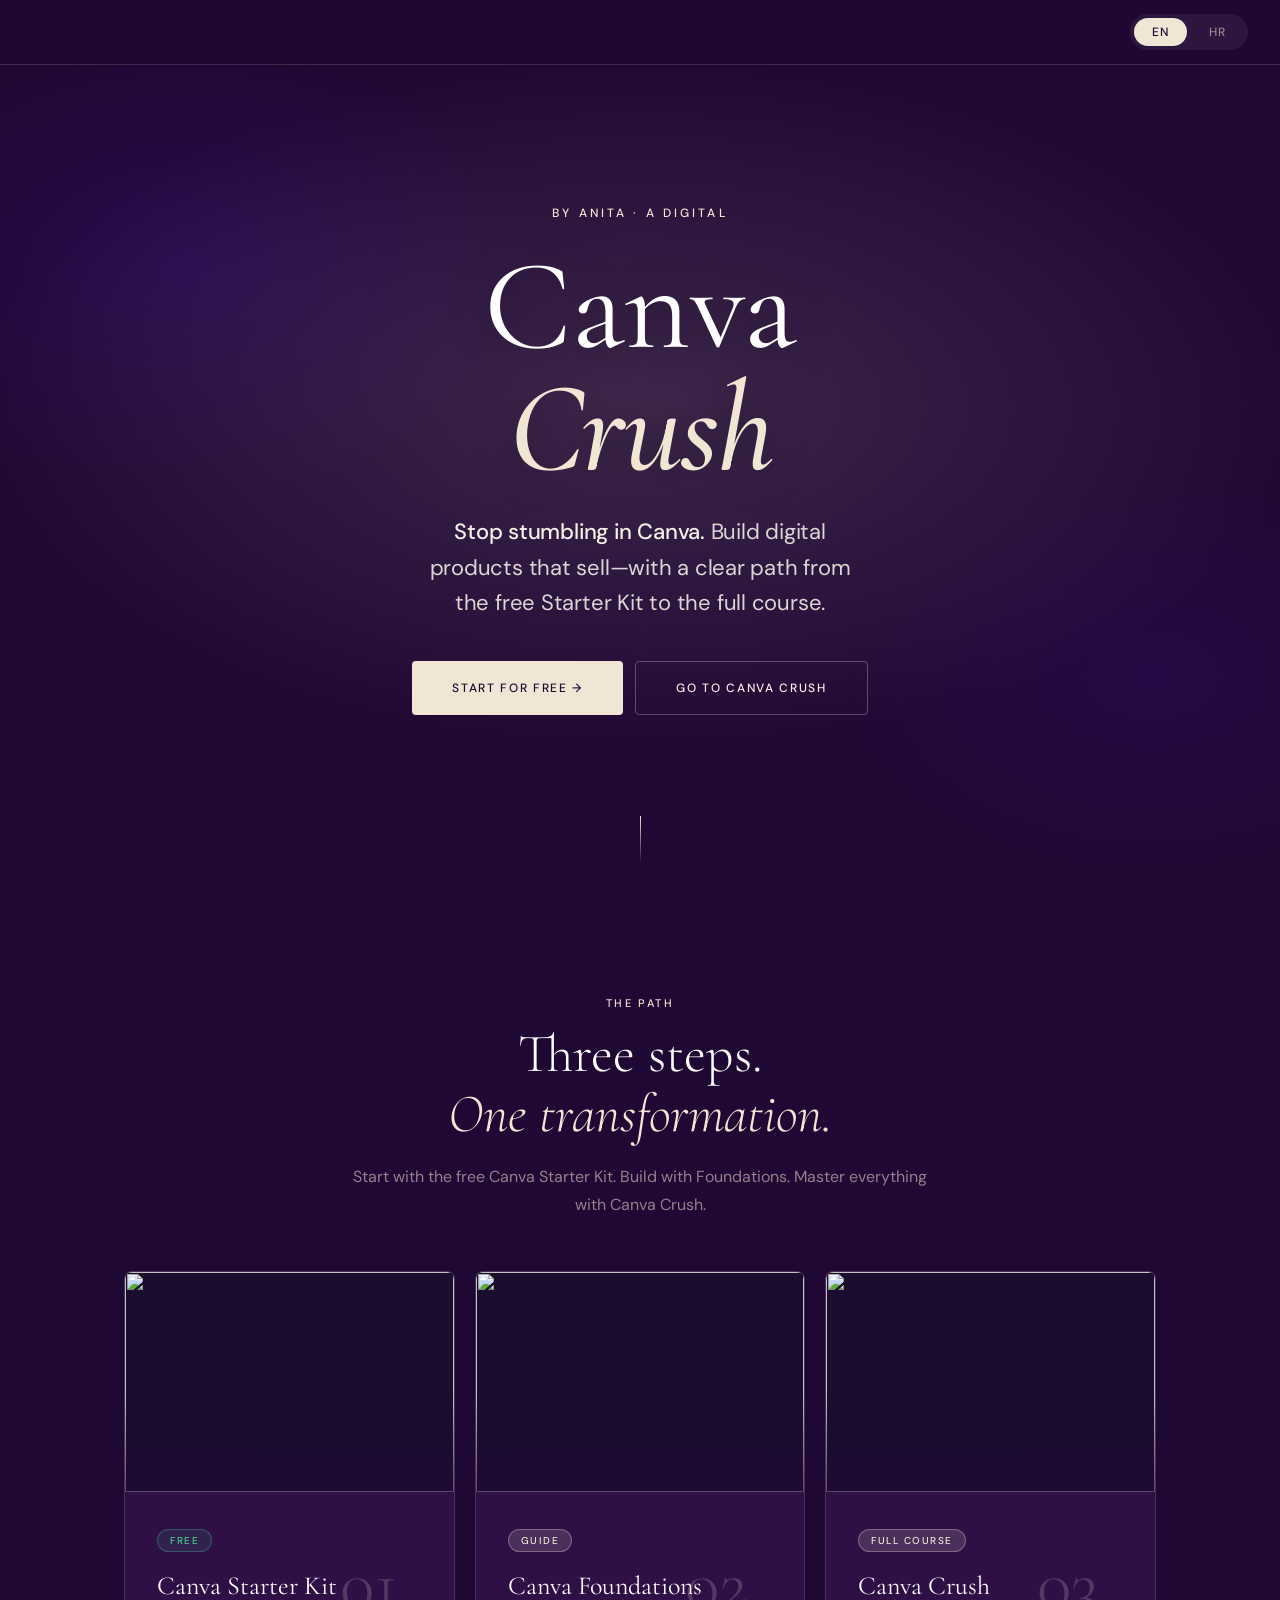
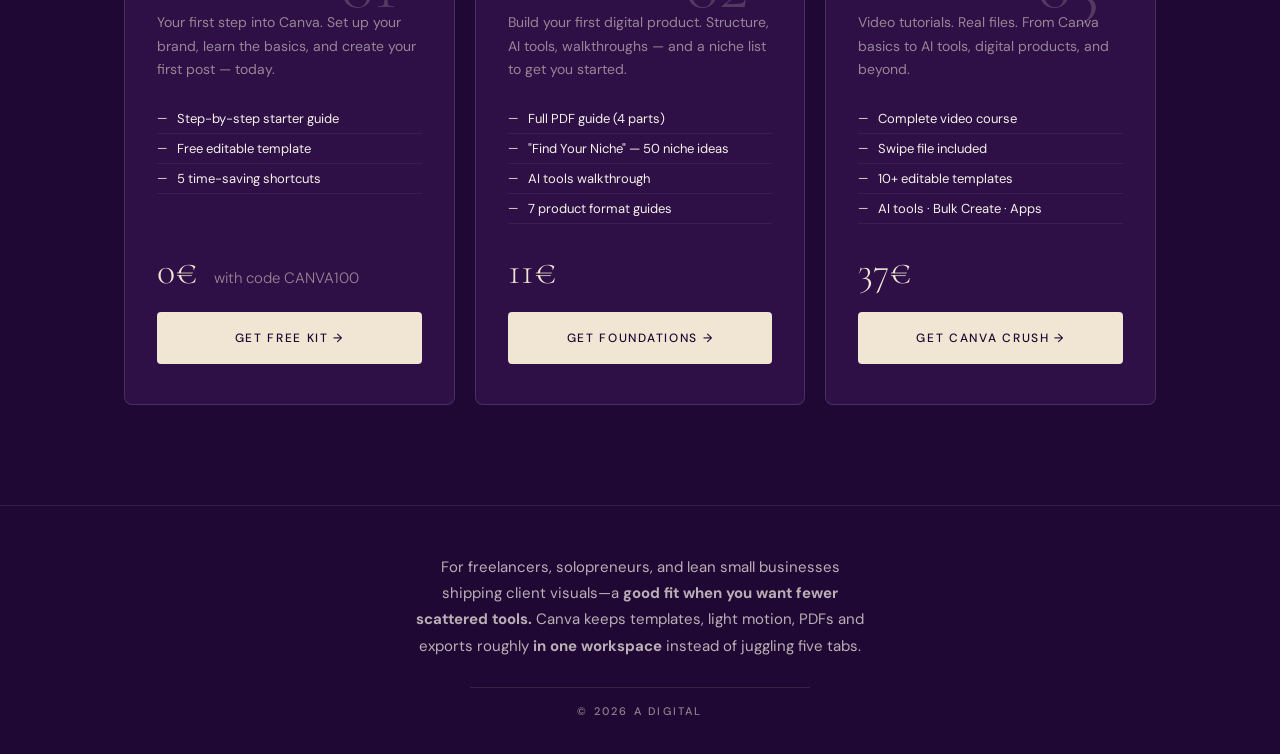
==== commit 9186dc47: "Update index.html" ====
--- a/canva-crush/index.html
+++ b/canva-crush/index.html
@@ -1,13 +1,811 @@
-﻿<!DOCTYPE html>
+<!DOCTYPE html>
 <html lang="en">
 <head>
 <meta charset="UTF-8">
-<meta http-equiv="refresh" content="0; url=/canva-creator-kit/">
-<link rel="canonical" href="https://www.adigital.hr/canva-creator-kit/">
-<title>Redirecting to Canva Creator Kit</title>
-<script>location.replace('/canva-creator-kit/');</script>
+<meta name="viewport" content="width=device-width, initial-scale=1.0">
+<title>Canva Crush — A Digital by Anita</title>
+<meta name="description" content="Sell digital products with Canva: free Starter Kit → Foundations PDF → Canva Crush video course. Templates, branding & AI for freelancers & small businesses—everything in Canva design.">
+<meta name="keywords" content="Canva, Canva tečaj, digitalni proizvod, Gumroad predložak, freelancer, mali biznis, Canva Starter Kit, Canva Foundations, Canva Crush, AI dizajn">
+<meta property="og:type" content="website">
+<meta property="og:title" content="Canva Crush — templates, course &amp; Starter Kit · A Digital by Anita">
+<meta property="og:description" content="Free Canva Starter Kit plus Foundations PDF and Canva Crush course: templates, branding and AI workflows to sell digital products. For freelancers and small businesses.">
+<meta name="twitter:card" content="summary_large_image">
+<meta name="twitter:title" content="Canva Crush — A Digital by Anita">
+<meta name="twitter:description" content="Canva Starter Kit → Foundations PDF → video course for digital products and design—freelancers and small business.">
+<link href="https://fonts.googleapis.com/css2?family=Cormorant+Garamond:ital,wght@0,300;0,400;0,600;1,300;1,400&family=DM%20Sans:wght@300;400;500&display=swap" rel="stylesheet">
+<style>
+  :root {
+    --deep: #200834;
+    --purple: #2e1047;
+    --gold: #f0e6d3;
+    --gold-light: #e8ddd0;
+    --cream: #f5f0e8;
+    --white: #ffffff;
+    --text-muted: rgba(240,230,211,0.55);
+  }
+
+  * { margin: 0; padding: 0; box-sizing: border-box; }
+
+  html { scroll-behavior: smooth; }
+
+  body {
+    font-family: 'DM Sans', sans-serif;
+    background: var(--deep);
+    color: var(--cream);
+    overflow-x: hidden;
+  }
+
+  a:focus-visible {
+    outline: 2px solid var(--gold);
+    outline-offset: 3px;
+  }
+
+  .visually-hidden {
+    position: absolute;
+    width: 1px;
+    height: 1px;
+    padding: 0;
+    margin: -1px;
+    overflow: hidden;
+    clip: rect(0,0,0,0);
+    white-space: nowrap;
+    border: 0;
+  }
+
+  /* LANGUAGE SWITCHER */
+  .lang-bar {
+    position: fixed;
+    top: 0; left: 0; right: 0;
+    z-index: 100;
+    display: flex;
+    justify-content: flex-end;
+    align-items: center;
+    padding: 14px 32px;
+    background: rgba(32,8,52,0.92);
+    backdrop-filter: blur(12px);
+    border-bottom: 1px solid rgba(240,230,211,0.15);
+  }
+
+  .lang-toggle {
+    display: flex;
+    gap: 4px;
+    background: rgba(255,255,255,0.06);
+    border-radius: 100px;
+    padding: 4px;
+  }
+
+  .lang-btn {
+    padding: 6px 18px;
+    border: none;
+    border-radius: 100px;
+    font-family: 'DM Sans', sans-serif;
+    font-size: 12px;
+    font-weight: 500;
+    letter-spacing: 0.08em;
+    cursor: pointer;
+    transition: all 0.25s ease;
+    background: transparent;
+    color: var(--text-muted);
+  }
+
+  .lang-btn.active {
+    background: var(--gold);
+    color: var(--deep);
+  }
+
+  /* HERO */
+  .hero {
+    min-height: 100vh;
+    display: grid;
+    grid-template-columns: 1fr min(780px, 94vw) 1fr;
+    align-items: center;
+    padding: 120px 24px 100px;
+    position: relative;
+    overflow: hidden;
+  }
+
+  .hero::before {
+    content: '';
+    position: absolute;
+    inset: 0;
+    background:
+      radial-gradient(ellipse 95% 70% at 50% 45%, rgba(240,230,211,0.14) 0%, transparent 55%),
+      radial-gradient(ellipse 55% 50% at 15% 30%, rgba(73,16,188,0.18) 0%, transparent 50%),
+      radial-gradient(ellipse 50% 45% at 90% 75%, rgba(73,16,188,0.12) 0%, transparent 50%);
+    pointer-events: none;
+  }
+
+  .hero-inner {
+    grid-column: 2;
+    text-align: center;
+    position: relative;
+    z-index: 1;
+    max-width: 720px;
+    margin: 0 auto;
+  }
+
+  .hero-eyebrow {
+    font-family: 'DM Sans', sans-serif;
+    font-size: 12px;
+    font-weight: 500;
+    letter-spacing: 0.26em;
+    text-transform: uppercase;
+    color: var(--gold);
+    margin-bottom: 28px;
+    opacity: 0;
+    animation: fadeUp 0.7s ease 0.1s forwards;
+  }
+
+  .hero-title-main {
+    font-family: 'Cormorant Garamond', serif;
+    font-weight: 400;
+    line-height: 0.9;
+    letter-spacing: -0.03em;
+    color: var(--white);
+    margin: 0 0 4px;
+    opacity: 0;
+    animation: fadeUp 0.7s ease 0.22s forwards;
+    text-wrap: balance;
+    text-shadow: 0 4px 40px rgba(0,0,0,0.35);
+  }
+
+  .hero-title-line {
+    display: block;
+    font-size: clamp(52px, 11.5vw, 128px);
+  }
+
+  .hero-title-main .hero-title-accent {
+    display: block;
+    margin-top: 0.05em;
+  }
+
+  .hero-title-main .hero-title-accent em {
+    font-style: italic;
+    color: var(--gold);
+    font-weight: 500;
+    letter-spacing: -0.02em;
+  }
+
+  .hero-subtitle {
+    font-family: 'DM Sans', sans-serif;
+    font-size: clamp(17px, 2.65vw, 22px);
+    font-weight: 400;
+    font-style: normal;
+    color: rgba(245,240,232,0.88);
+    margin-top: 28px;
+    margin-bottom: 40px;
+    max-width: 580px;
+    margin-left: auto;
+    margin-right: auto;
+    line-height: 1.62;
+    letter-spacing: -0.01em;
+    opacity: 0;
+    animation: fadeUp 0.7s ease 0.38s forwards;
+    text-wrap: balance;
+  }
+
+  .hero-subtitle-strong {
+    color: var(--cream);
+    font-weight: 500;
+  }
+
+  .hero-cta {
+    display: flex;
+    flex-wrap: wrap;
+    justify-content: center;
+    gap: 12px;
+    opacity: 0;
+    animation: fadeUp 0.7s ease 0.5s forwards;
+  }
+
+  .btn-primary {
+    display: inline-flex;
+    align-items: center;
+    justify-content: center;
+    padding: 18px 40px;
+    background: var(--gold);
+    color: var(--deep);
+    font-family: 'DM Sans', sans-serif;
+    font-size: 12px;
+    font-weight: 500;
+    letter-spacing: 0.14em;
+    text-transform: uppercase;
+    text-decoration: none;
+    border-radius: 4px;
+    transition: transform 0.25s ease, box-shadow 0.25s ease;
+    position: relative;
+    overflow: hidden;
+    border: none;
+    cursor: pointer;
+  }
+
+  .btn-primary::after {
+    content: '';
+    position: absolute;
+    inset: 0;
+    background: rgba(255,255,255,0.12);
+    opacity: 0;
+    transition: opacity 0.2s;
+  }
+
+  .btn-primary:hover::after { opacity: 1; }
+  .btn-primary:hover { transform: translateY(-2px); box-shadow: 0 8px 30px rgba(240,230,211,0.35); }
+
+  .btn-secondary {
+    display: inline-flex;
+    align-items: center;
+    justify-content: center;
+    padding: 18px 40px;
+    background: transparent;
+    color: var(--cream);
+    font-family: 'DM Sans', sans-serif;
+    font-size: 12px;
+    font-weight: 500;
+    letter-spacing: 0.14em;
+    text-transform: uppercase;
+    text-decoration: none;
+    border-radius: 4px;
+    border: 1px solid rgba(245,240,232,0.28);
+    transition: transform 0.25s ease, border-color 0.25s ease, color 0.25s ease;
+  }
+
+  .btn-secondary:hover {
+    border-color: var(--gold);
+    color: var(--gold);
+    transform: translateY(-2px);
+  }
+
+  .btn-block {
+    display: block;
+    text-align: center;
+    width: 100%;
+  }
+
+  .hero-scroll {
+    position: absolute;
+    bottom: 36px;
+    left: 50%;
+    transform: translateX(-50%);
+    display: flex;
+    flex-direction: column;
+    align-items: center;
+    gap: 8px;
+    opacity: 0;
+    animation: fadeUp 0.7s ease 0.8s forwards;
+  }
+
+  .scroll-line {
+    width: 1px;
+    height: 48px;
+    background: linear-gradient(to bottom, var(--gold), transparent);
+    animation: scrollPulse 2s ease infinite;
+  }
+
+  /* DIVIDER */
+  .gold-divider {
+    width: 60px;
+    height: 1px;
+    background: var(--gold);
+    margin: 0 auto 40px;
+    opacity: 0.6;
+  }
+
+  /* SECTION STYLES */
+  section {
+    padding: 96px 24px 100px;
+    max-width: 1080px;
+    margin: 0 auto;
+  }
+
+  .section-eyebrow {
+    font-size: 11px;
+    font-weight: 500;
+    letter-spacing: 0.22em;
+    text-transform: uppercase;
+    color: var(--gold);
+    text-align: center;
+    margin-bottom: 14px;
+  }
+
+  .section-title {
+    font-family: 'Cormorant Garamond', serif;
+    font-size: clamp(34px, 4.8vw, 54px);
+    font-weight: 300;
+    line-height: 1.12;
+    text-align: center;
+    color: var(--white);
+    margin-bottom: 18px;
+  }
+
+  .section-title em {
+    font-style: italic;
+    color: var(--gold);
+  }
+
+  .section-desc {
+    font-size: 16px;
+    line-height: 1.75;
+    color: var(--text-muted);
+    text-align: center;
+    max-width: 580px;
+    margin: 0 auto 52px;
+  }
+
+  /* FUNNEL STEPS */
+  .funnel-steps {
+    display: grid;
+    grid-template-columns: repeat(auto-fit, minmax(300px, 1fr));
+    gap: 20px;
+    margin-bottom: 0;
+    align-items: stretch;
+  }
+
+  .step-card {
+    background: var(--purple);
+    border-radius: 8px;
+    border: 1px solid rgba(240,230,211,0.14);
+    overflow: hidden;
+    display: flex;
+    flex-direction: column;
+    transition: border-color 0.3s ease, box-shadow 0.35s ease, transform 0.3s ease;
+  }
+
+  .step-card:hover {
+    border-color: rgba(240,230,211,0.35);
+    box-shadow: 0 24px 60px rgba(0,0,0,0.28);
+    transform: translateY(-3px);
+  }
+
+  .step-cover-link {
+    display: block;
+    position: relative;
+    overflow: hidden;
+    background: #1a0d2e;
+    flex-shrink: 0;
+  }
+
+  .step-cover-link::after {
+    content: '';
+    position: absolute;
+    inset: 0;
+    background: linear-gradient(180deg, transparent 55%, rgba(32,8,52,0.65) 100%);
+    pointer-events: none;
+  }
+
+  .step-cover-img {
+    width: 100%;
+    height: 220px;
+    object-fit: cover;
+    display: block;
+    transition: transform 0.5s ease;
+  }
+
+  .step-card:hover .step-cover-img {
+    transform: scale(1.03);
+  }
+
+  .step-card-body {
+    padding: 36px 32px 40px;
+    flex: 1;
+    display: flex;
+    flex-direction: column;
+  }
+
+  .step-number {
+    font-family: 'Cormorant Garamond', serif;
+    font-size: 72px;
+    font-weight: 300;
+    line-height: 1;
+    color: rgba(240,230,211,0.2);
+    position: absolute;
+    top: 20px;
+    right: 24px;
+  }
+
+  .step-card-inner {
+    position: relative;
+    padding-right: 64px;
+  }
+
+  .step-badge {
+    display: inline-block;
+    padding: 4px 12px;
+    background: rgba(240,230,211,0.15);
+    border: 1px solid rgba(240,230,211,0.3);
+    border-radius: 100px;
+    font-size: 10px;
+    font-weight: 500;
+    letter-spacing: 0.15em;
+    text-transform: uppercase;
+    color: var(--gold);
+    margin-bottom: 18px;
+  }
+
+  .step-badge.free { background: rgba(72,199,142,0.1); border-color: rgba(72,199,142,0.3); color: #48c78e; }
+
+  .step-title {
+    font-family: 'Cormorant Garamond', serif;
+    font-size: 26px;
+    font-weight: 400;
+    color: var(--white);
+    margin-bottom: 10px;
+    line-height: 1.2;
+  }
+
+  .step-title a {
+    color: inherit;
+    text-decoration: none;
+    transition: color 0.2s ease;
+  }
+
+  .step-title a:hover { color: var(--gold); }
+
+  .step-desc {
+    font-size: 14px;
+    line-height: 1.68;
+    color: var(--text-muted);
+    margin-bottom: 22px;
+  }
+
+  .step-includes {
+    list-style: none;
+    margin-bottom: 24px;
+    flex: 1;
+  }
+
+  .step-includes li {
+    font-size: 13px;
+    color: var(--cream);
+    padding: 6px 0;
+    border-bottom: 1px solid rgba(255,255,255,0.06);
+    display: flex;
+    align-items: center;
+    gap: 10px;
+  }
+
+  .step-includes li::before {
+    content: '—';
+    color: var(--gold);
+    font-size: 12px;
+    flex-shrink: 0;
+  }
+
+  .step-price {
+    font-family: 'Cormorant Garamond', serif;
+    font-size: 38px;
+    font-weight: 300;
+    color: var(--gold);
+    margin-bottom: 18px;
+  }
+
+  .step-price span {
+    font-size: 15px;
+    color: var(--text-muted);
+    font-family: 'DM Sans', sans-serif;
+    margin-left: 4px;
+  }
+
+  .step-price .old-price {
+    font-size: 20px;
+    text-decoration: line-through;
+    color: rgba(245,240,232,0.3);
+    margin-right: 8px;
+  }
+
+  .step-cta-wrap {
+    margin-top: auto;
+  }
+
+  /* Footer */
+  footer {
+    padding: 48px 24px 36px;
+    text-align: center;
+    border-top: 1px solid rgba(240,230,211,0.1);
+    display: flex;
+    flex-direction: column;
+    align-items: center;
+    gap: 28px;
+  }
+
+  .footer-blurb {
+    font-family: 'DM Sans', sans-serif;
+    font-size: 15px;
+    font-weight: 400;
+    line-height: 1.76;
+    color: rgba(245,240,232,0.72);
+    max-width: 540px;
+    margin: 0;
+    text-wrap: balance;
+  }
+
+
+
+  .footer-copy {
+    font-family: 'DM Sans', sans-serif;
+    font-size: 11px;
+    font-weight: 500;
+    letter-spacing: 0.2em;
+    text-transform: uppercase;
+    color: var(--text-muted);
+    margin: 0;
+    padding-top: 16px;
+    border-top: 1px solid rgba(240,230,211,0.12);
+    width: min(100%, 340px);
+  }
+
+  /* ANIMATIONS */
+  @keyframes fadeUp {
+    from { opacity: 0; transform: translateY(24px); }
+    to { opacity: 1; transform: translateY(0); }
+  }
+
+  @keyframes scrollPulse {
+    0%, 100% { opacity: 0.4; }
+    50% { opacity: 1; }
+  }
+
+  /* LANG VISIBILITY */
+  [data-lang="hr"] { display: none; }
+  body.hr [data-lang="hr"] { display: block; }
+  body.hr [data-lang="en"] { display: none; }
+  body.hr [data-lang-inline="hr"] { display: inline; }
+  body.hr [data-lang-inline="en"] { display: none; }
+  [data-lang-inline="hr"] { display: none; }
+  [data-lang-inline="en"] { display: inline; }
+
+  /* RESPONSIVE */
+  @media (max-width: 640px) {
+    .lang-bar { padding: 12px 20px; }
+    section { padding: 72px 20px 80px; }
+    .step-card-body { padding: 28px 22px 32px; }
+    .funnel-steps { grid-template-columns: 1fr; }
+    .btn-primary, .btn-secondary { padding: 16px 28px; width: 100%; text-align: center; }
+    .hero-cta { flex-direction: column; }
+  }
+</style>
 </head>
-<body>
-<p><a href="/canva-creator-kit/">Go to Canva Creator Kit</a></p>
+<body class="en">
+
+<!-- LANG BAR -->
+<div class="lang-bar">
+  <div class="lang-toggle">
+    <button type="button" class="lang-btn active" onclick="setLang('en')">EN</button>
+    <button type="button" class="lang-btn" onclick="setLang('hr')">HR</button>
+  </div>
+</div>
+
+<!-- HERO -->
+<div class="hero">
+  <div class="hero-inner">
+    <div class="hero-eyebrow">
+      <span data-lang-inline="en">by Anita · A Digital</span>
+      <span data-lang-inline="hr">by Anita · A Digital</span>
+    </div>
+
+    <h1 class="hero-title-main">
+      <span class="hero-title-line">Canva</span>
+      <span class="hero-title-line hero-title-accent"><em>Crush</em></span>
+    </h1>
+
+    <p class="hero-subtitle">
+      <span data-lang-inline="en"><span class="hero-subtitle-strong">Stop stumbling in Canva.</span> Build digital products that sell—with a clear path from the free Starter Kit to the full course.</span>
+      <span data-lang-inline="hr"><span class="hero-subtitle-strong">Želiš jasnu strukturu u Canvi.</span> Složi digitalne proizvode koji se prodaju—jedan raspored koraka od besplatnog Starter Kita do kompletnog video tečaja.</span>
+    </p>
+
+    <div class="hero-cta">
+      <a href="#funnel" class="btn-primary">
+        <span data-lang-inline="en">Start for Free →</span>
+        <span data-lang-inline="hr">Počni besplatno →</span>
+      </a>
+      <a href="https://anitakastelancic.gumroad.com/l/epoese" class="btn-secondary" target="_blank" rel="noopener noreferrer">
+        <span data-lang-inline="en">Go to Canva Crush</span>
+        <span data-lang-inline="hr">Otvori Canva Crush</span>
+      </a>
+    </div>
+  </div>
+
+  <div class="hero-scroll" aria-hidden="true">
+    <div class="scroll-line"></div>
+  </div>
+</div>
+
+<!-- FUNNEL SECTION -->
+<section id="funnel">
+  <p class="section-eyebrow">
+    <span data-lang-inline="en">The Path</span>
+    <span data-lang-inline="hr">Put do Canva Crush</span>
+  </p>
+  <h2 class="section-title">
+    <span data-lang-inline="en">Three steps.<br><em>One transformation.</em></span>
+    <span data-lang-inline="hr">Tri koraka.<br><em>Jedna promjena.</em></span>
+  </h2>
+  <p class="section-desc">
+    <span data-lang-inline="en">Start with the free Canva Starter Kit. Build with Foundations. Master everything with Canva Crush.</span>
+    <span data-lang-inline="hr">Uz besplatni Canva Starter Kit, zatim Foundations kao sloj znanja i sve zajedno u Canva Crush tečaju—od jednostavnog predloška do materijala koji vrijedi ponuditi.</span>
+  </p>
+
+    <div class="funnel-steps">
+    <!-- Kartice koriste položeni mockup (~omjer kao na webu crop): ciljaj eksport najmanje 1600 px širine i ~16:9 do ~2.35:1, npr. 1920×820 ili 1920×1080; važan sadržaj drži centralno (~srednjih 60% po visini), format PNG ili WebP. -->
+
+    <!-- STEP 1: FREEBIE -->
+    <article class="step-card">
+      <a href="https://anitakastelancic.gumroad.com/l/heymry/CANVA100" class="step-cover-link" target="_blank" rel="noopener noreferrer">
+        <img class="step-cover-img" src="Canva%20starter%20kit%20mockup.png" alt="" width="800" height="450" loading="lazy" decoding="async">
+        <span class="visually-hidden">
+          <span data-lang-inline="en">Get Canva Starter Kit on Gumroad</span>
+          <span data-lang-inline="hr">Preuzmi Canva Starter Kit na Gumroadu</span>
+        </span>
+      </a>
+      <div class="step-card-body">
+        <div class="step-card-inner">
+          <div class="step-number">01</div>
+          <div class="step-badge free">
+            <span data-lang-inline="en">Free</span>
+            <span data-lang-inline="hr">Besplatno</span>
+          </div>
+          <h3 class="step-title">
+            <a href="https://anitakastelancic.gumroad.com/l/heymry/CANVA100" target="_blank" rel="noopener noreferrer">Canva Starter Kit</a>
+          </h3>
+        </div>
+        <p class="step-desc">
+          <span data-lang-inline="en">Your first step into Canva. Set up your brand, learn the basics, and create your first post — today.</span>
+          <span data-lang-inline="hr">Tvoj prvi korak u Canvi: vizualni identitet, osnovni alati i prva objava na društvenim mrežama—još danas.</span>
+        </p>
+        <ul class="step-includes">
+          <li>
+            <span data-lang-inline="en">Step-by-step starter guide</span>
+            <span data-lang-inline="hr">Vodič korak po korak</span>
+          </li>
+          <li>
+            <span data-lang-inline="en">Free editable template</span>
+            <span data-lang-inline="hr">Besplatni predložak kojeg možeš uređivati</span>
+          </li>
+          <li>
+            <span data-lang-inline="en">5 time-saving shortcuts</span>
+            <span data-lang-inline="hr">5 prečaca koji štede vrijeme</span>
+          </li>
+        </ul>
+        <div class="step-price">
+          0€ <span>
+            <span data-lang-inline="en">with code CANVA100</span>
+            <span data-lang-inline="hr">s kodom CANVA100</span>
+          </span>
+        </div>
+        <div class="step-cta-wrap">
+          <a href="https://anitakastelancic.gumroad.com/l/heymry/CANVA100" class="btn-primary btn-block" target="_blank" rel="noopener noreferrer">
+            <span data-lang-inline="en">Get Free Kit →</span>
+            <span data-lang-inline="hr">Preuzmi besplatno →</span>
+          </a>
+        </div>
+      </div>
+    </article>
+
+    <!-- STEP 2: FOUNDATIONS -->
+    <article class="step-card">
+      <a href="https://anitakastelancic.gumroad.com/l/nhext" class="step-cover-link" target="_blank" rel="noopener noreferrer">
+        <img class="step-cover-img" src="Canva%20foundations%20mockup.png" alt="" width="800" height="450" loading="lazy" decoding="async">
+        <span class="visually-hidden">
+          <span data-lang-inline="en">Buy Canva Foundations on Gumroad</span>
+          <span data-lang-inline="hr">Kupi Canva Foundations na Gumroadu</span>
+        </span>
+      </a>
+      <div class="step-card-body">
+        <div class="step-card-inner">
+          <div class="step-number">02</div>
+          <div class="step-badge">
+            <span data-lang-inline="en">Guide</span>
+            <span data-lang-inline="hr">Vodič</span>
+          </div>
+          <h3 class="step-title">
+            <a href="https://anitakastelancic.gumroad.com/l/nhext" target="_blank" rel="noopener noreferrer">Canva Foundations</a>
+          </h3>
+        </div>
+        <p class="step-desc">
+          <span data-lang-inline="en">Build your first digital product. Structure, AI tools, walkthroughs — and a niche list to get you started.</span>
+          <span data-lang-inline="hr">Izgradi prvi prodajni digitalni proizvod: struktura koja drži dokument korak‑po‑korak kroz AI alate uz popis što olakša odabir početne niše.</span>
+        </p>
+        <ul class="step-includes">
+          <li>
+            <span data-lang-inline="en">Full PDF guide (4 parts)</span>
+            <span data-lang-inline="hr">Potpuni PDF vodič (4 dijela)</span>
+          </li>
+          <li>
+            <span data-lang-inline="en">"Find Your Niche" — 50 niche ideas</span>
+            <span data-lang-inline="hr">"Find Your Niche" — 50 ideja za nišu</span>
+          </li>
+          <li>
+            <span data-lang-inline="en">AI tools walkthrough</span>
+            <span data-lang-inline="hr">Pregled kroz AI funkcije korak‑po‑korak</span>
+          </li>
+          <li>
+            <span data-lang-inline="en">7 product format guides</span>
+            <span data-lang-inline="hr">7 vodiča kroz formate digitalnog proizvoda</span>
+          </li>
+        </ul>
+        <div class="step-price">11€</div>
+        <div class="step-cta-wrap">
+          <a href="https://anitakastelancic.gumroad.com/l/nhext" class="btn-primary btn-block" target="_blank" rel="noopener noreferrer">
+            <span data-lang-inline="en">Get Foundations →</span>
+            <span data-lang-inline="hr">Kupi Foundations →</span>
+          </a>
+        </div>
+      </div>
+    </article>
+
+    <!-- STEP 3: CANVA CRUSH -->
+    <article class="step-card">
+      <a href="https://anitakastelancic.gumroad.com/l/epoese" class="step-cover-link" target="_blank" rel="noopener noreferrer">
+        <img class="step-cover-img" src="Canva%20crush%20mockups.png" alt="" width="800" height="450" loading="lazy" decoding="async">
+        <span class="visually-hidden">
+          <span data-lang-inline="en">Buy Canva Crush course on Gumroad</span>
+          <span data-lang-inline="hr">Kupi tečaj Canva Crush na Gumroadu</span>
+        </span>
+      </a>
+      <div class="step-card-body">
+        <div class="step-card-inner">
+          <div class="step-number">03</div>
+          <div class="step-badge">
+            <span data-lang-inline="en">Full Course</span>
+            <span data-lang-inline="hr">Kompletan tečaj</span>
+          </div>
+          <h3 class="step-title">
+            <a href="https://anitakastelancic.gumroad.com/l/epoese" target="_blank" rel="noopener noreferrer">Canva Crush</a>
+          </h3>
+        </div>
+        <p class="step-desc">
+          <span data-lang-inline="en">Video tutorials. Real files. From Canva basics to AI tools, digital products, and beyond.</span>
+          <span data-lang-inline="hr">Snimljene video lekcije uz priloge—od osnova uz Canvu do AI funkcija—pa do konkretnog digitalnog materijala koji se uklapa uz vlastiti brend ili ponudu za prodaju.</span>
+        </p>
+        <ul class="step-includes">
+          <li>
+            <span data-lang-inline="en">Complete video course</span>
+            <span data-lang-inline="hr">Kompletan video tečaj</span>
+          </li>
+          <li>
+            <span data-lang-inline="en">Swipe file included</span>
+            <span data-lang-inline="hr">Swipe file uključen</span>
+          </li>
+          <li>
+            <span data-lang-inline="en">10+ editable templates</span>
+            <span data-lang-inline="hr">10+ predložaka za uređivanje</span>
+          </li>
+          <li>
+            <span data-lang-inline="en">AI tools · Bulk Create · Apps</span>
+            <span data-lang-inline="hr">AI alati · Bulk Create · Apps</span>
+          </li>
+        </ul>
+        <div class="step-price">37€</div>
+        <div class="step-cta-wrap">
+          <a href="https://anitakastelancic.gumroad.com/l/epoese" class="btn-primary btn-block" target="_blank" rel="noopener noreferrer">
+            <span data-lang-inline="en">Get Canva Crush →</span>
+            <span data-lang-inline="hr">Kupi Canva Crush →</span>
+          </a>
+        </div>
+      </div>
+    </article>
+
+  </div>
+</section>
+
+<!-- FOOTER -->
+<footer>
+  <p class="footer-blurb">
+    <span data-lang-inline="en">For freelancers, solopreneurs, and lean small businesses shipping client visuals—a <strong>good fit when you want fewer scattered tools.</strong> Canva keeps templates, light motion, PDFs and exports roughly <strong>in one workspace</strong> instead of juggling five tabs.</span>
+    <span data-lang-inline="hr">Za freelancere, obrtnike, male tvrtke i sve koji vizual držite sami — od objave do PDF‑a ili kratkih video eksport izlaza — <strong>dobro kad želiš manje aplikacija za isti ishod.</strong> U Canvi su predlošci dokumenti jednostavan video ili motion kao i eksporti često <strong>na jednom radnom prostoru</strong>, bez skakanja između kartica ili tabova.</span>
+  </p>
+  <p class="footer-copy">© 2026 A Digital</p>
+</footer>
+
+<script>
+  function setLang(lang) {
+    document.body.className = lang;
+    document.querySelectorAll('.lang-btn').forEach(btn => {
+      btn.classList.toggle('active', btn.textContent.trim().toLowerCase() === lang);
+    });
+    document.documentElement.lang = lang;
+  }
+</script>
+
 </body>
 </html>
+
